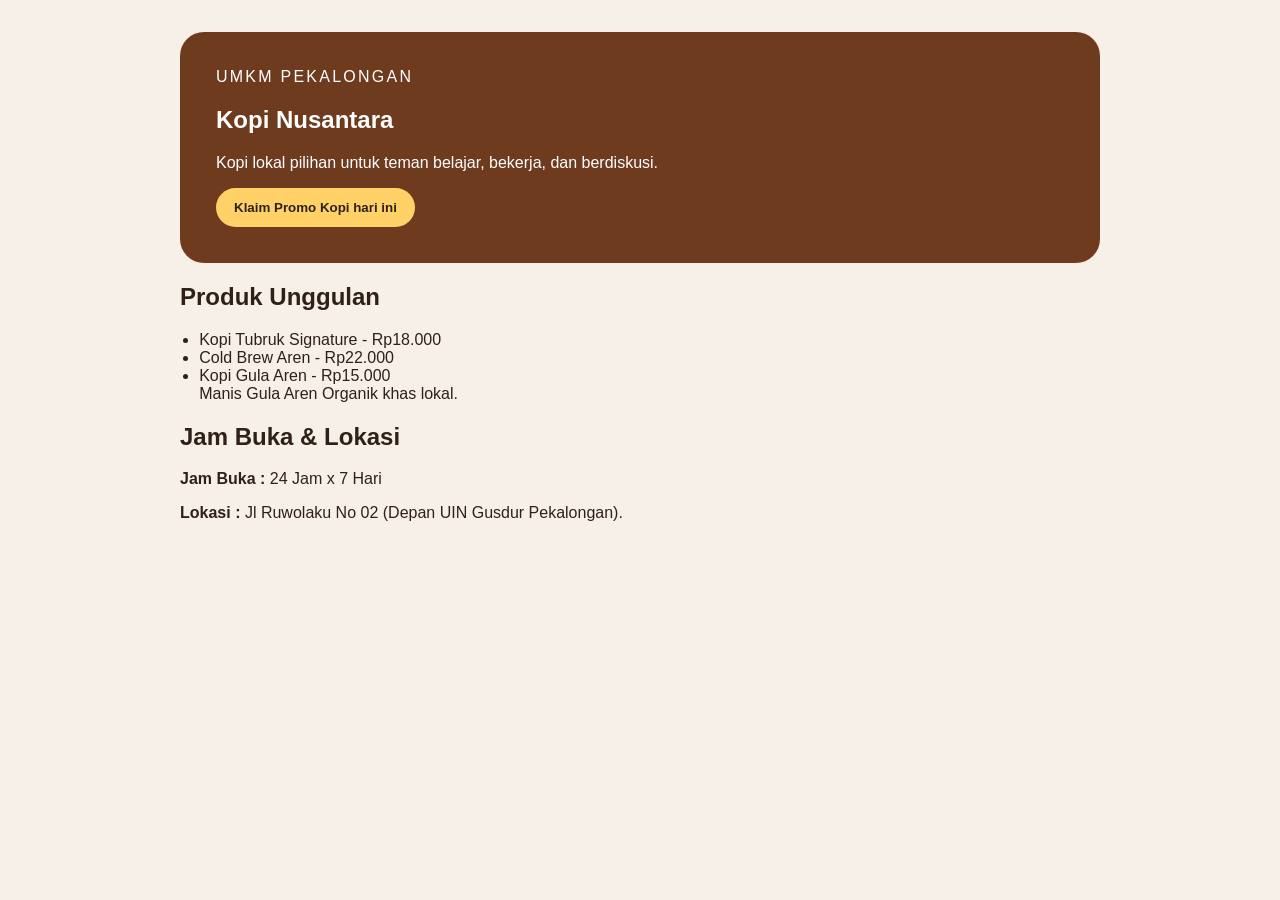
==== index.html @ 4b39f4a6 "Tambah lokasi, produk dan ubah tombol promo" ====
<!doctype html>
<html lang="id">
  <head>
    <meta charset="utf-8" />
    <meta name="viewport" content="width=device-width, initial-scale=1" />
    <title>Kopi Nusantara - Website UMKM Tumbuh</title>
    <link rel="stylesheet" href="css/style.css" />
  </head>
  <body>
    <main class="page">
      <section class="hero">
        <p class="eyebrow">UMKM Pekalongan</p>
        <h1>Kopi Nusantara</h1>
        <p>Kopi lokal pilihan untuk teman belajar, bekerja, dan berdiskusi.</p>
        <button id="promoButton" type="button">Klaim Promo Kopi hari ini</button>
      </section>

      <section aria-labelledby="produk-title">
        <h2 id="produk-title">Produk Unggulan</h2>
        <ul class="products">
          <li>Kopi Tubruk Signature - Rp18.000</li>
          <li>Cold Brew Aren - Rp22.000</li>
          <li>Kopi Gula Aren - Rp15.000 <br> Manis Gula Aren Organik khas lokal.</li>
        </ul>
      </section>
      <section aria-labelledby="produk-title">
        <h2 id="lokasi-title">Jam Buka & Lokasi</h2>
        <div class="lokasi">
          <p><strong>Jam Buka :</strong> 24 Jam x 7 Hari</p>
          <p><strong>Lokasi :</strong> Jl Ruwolaku No 02 (Depan UIN Gusdur Pekalongan).</p>
        </div>
      </section>
    </main>
    <script src="js/script.js"></script>
  </body>
</html>
---- css/style.css ----
body {
  margin: 0;
  color: #2f2118;
  background: #f6f0e8;
  font-family: Arial, sans-serif;
}

.page {
  max-width: 920px;
  margin: 0 auto;
  padding: 32px 20px;
}

.hero {
  padding: 36px;
  color: white;
  background: #6f3b1f;
  border-radius: 24px;
}

.eyebrow {
  margin: 0 0 8px;
  letter-spacing: 0.14em;
  text-transform: uppercase;
}

.products {
  padding-left: 1.2rem;
}

button {
  padding: 12px 18px;
  color: #2f2118;
  font-weight: 700;
  cursor: pointer;
  background: #ffd166;
  border: 0;
  border-radius: 999px;
}
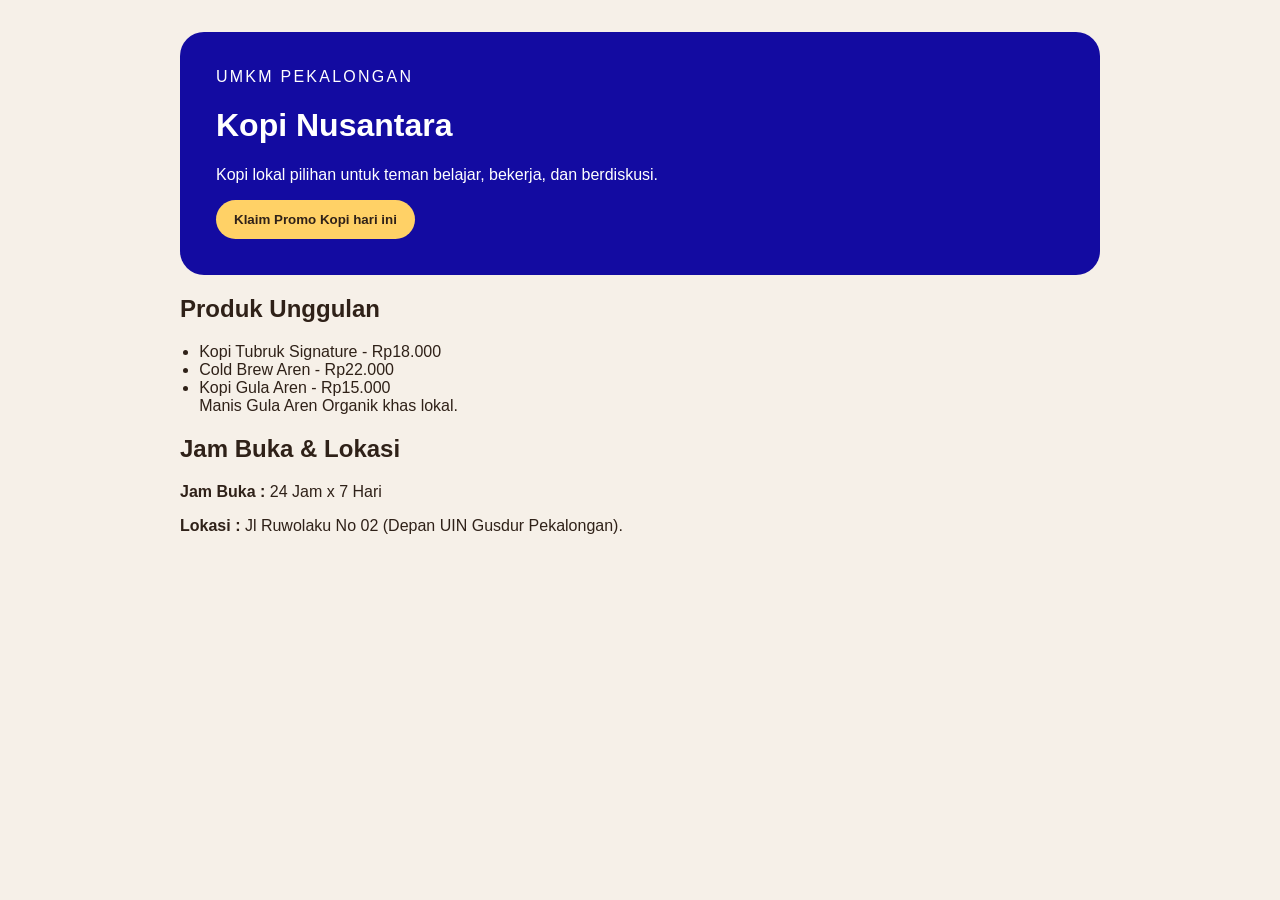
==== commit 2bad76fd: "Tambah lokasi, produk dan ubah tombol promo" ====
--- a/index.html
+++ b/index.html
@@ -8,12 +8,12 @@
   </head>
   <body>
     <main class="page">
-      <section class="hero">
+      <header class="hero">
         <p class="eyebrow">UMKM Pekalongan</p>
         <h1>Kopi Nusantara</h1>
         <p>Kopi lokal pilihan untuk teman belajar, bekerja, dan berdiskusi.</p>
         <button id="promoButton" type="button">Klaim Promo Kopi hari ini</button>
-      </section>
+      </header>
 
       <section aria-labelledby="produk-title">
         <h2 id="produk-title">Produk Unggulan</h2>
@@ -25,10 +25,10 @@
       </section>
       <section aria-labelledby="produk-title">
         <h2 id="lokasi-title">Jam Buka & Lokasi</h2>
-        <div class="lokasi">
+        <article class="lokasi">
           <p><strong>Jam Buka :</strong> 24 Jam x 7 Hari</p>
           <p><strong>Lokasi :</strong> Jl Ruwolaku No 02 (Depan UIN Gusdur Pekalongan).</p>
-        </div>
+        </article>
       </section>
     </main>
     <script src="js/script.js"></script>
--- a/css/style.css
+++ b/css/style.css
@@ -14,7 +14,7 @@
 .hero {
   padding: 36px;
   color: white;
-  background: #6f3b1f;
+  background: #130ba1;
   border-radius: 24px;
 }
 
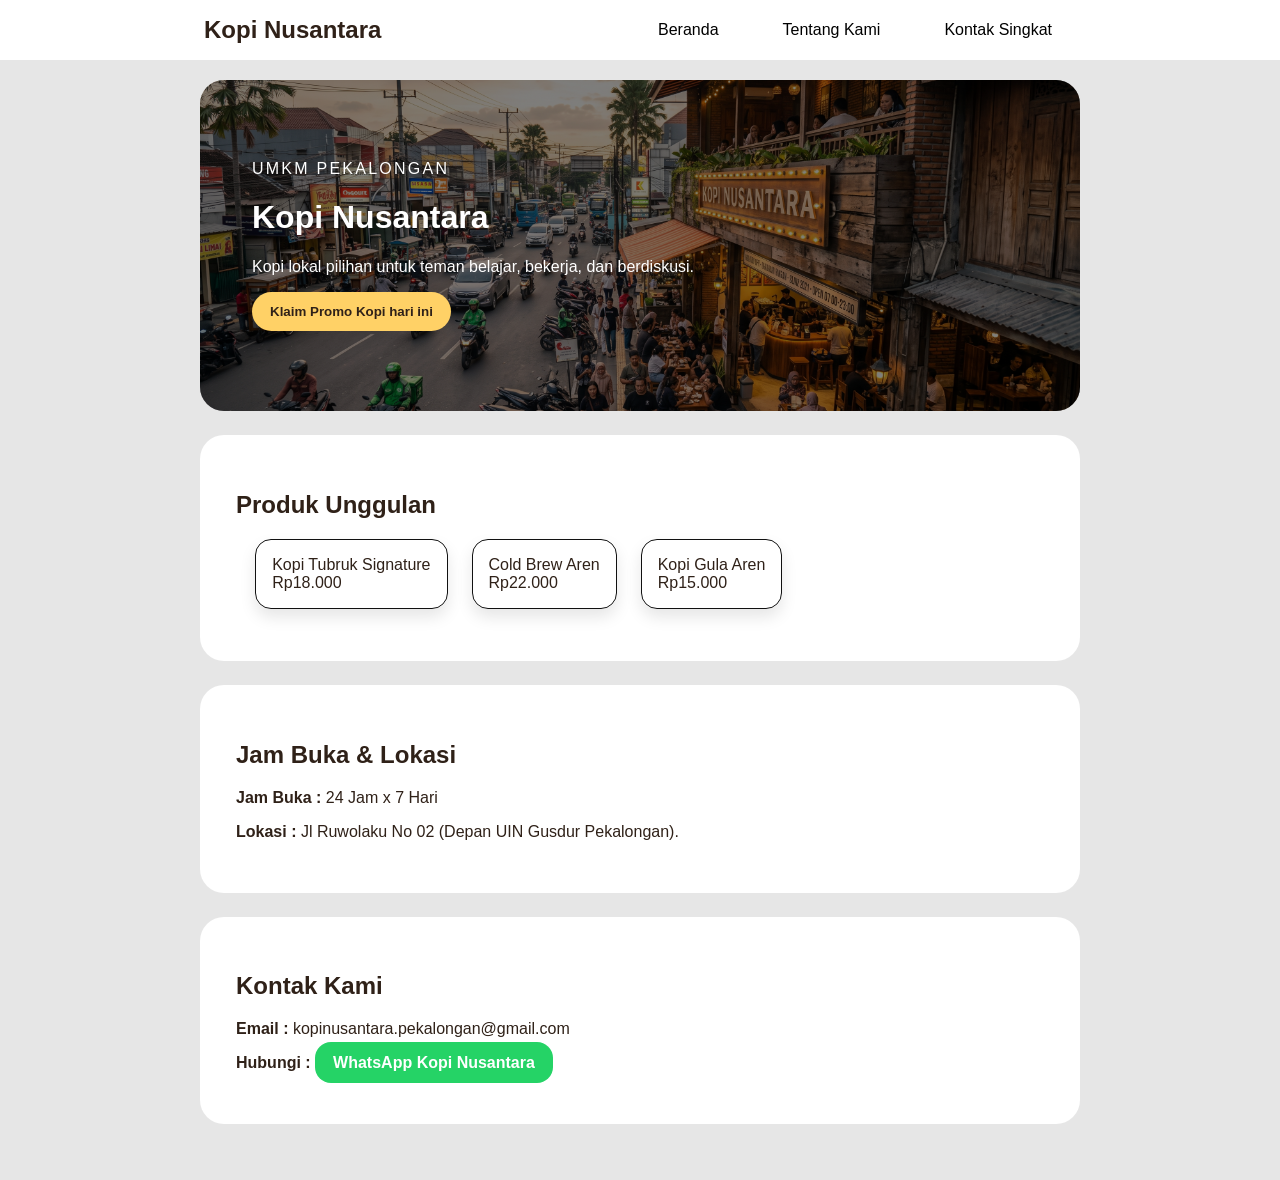
==== commit 4e6586b5: "Tugas P02" ====
--- a/index.html
+++ b/index.html
@@ -1,36 +1,65 @@
 <!doctype html>
 <html lang="id">
-  <head>
-    <meta charset="utf-8" />
-    <meta name="viewport" content="width=device-width, initial-scale=1" />
-    <title>Kopi Nusantara - Website UMKM Tumbuh</title>
-    <link rel="stylesheet" href="css/style.css" />
-  </head>
-  <body>
-    <main class="page">
-      <header class="hero">
+
+<head>
+  <meta charset="utf-8" />
+  <meta name="viewport" content="width=device-width, initial-scale=1" />
+  <title>Kopi Nusantara - Website UMKM Tumbuh</title>
+  <link rel="stylesheet" href="css/style.css" />
+</head>
+
+<body>
+  <header class="navbar">
+    <nav aria-label="Navigasi Utama">
+      <h1>Kopi Nusantara</h1>
+      <button class="hamburger" id="hamburger" aria-label="Menu" aria-expanded="false">
+        <span></span>
+        <span></span>
+        <span></span>
+      </button>
+      <ul class="menu" id="nav-menu">
+        <li><a href="index.html">Beranda</a></li>
+        <li><a href="tentang.html">Tentang Kami</a></li>
+        <li><a href="#kontak">Kontak Singkat</a></li>
+      </ul>
+    </nav>
+  </header>
+  <main class="page">
+    <header class="hero">
+      <img src="assets/gambar/gambar_cafe.jpg" alt="Gambar Cafe Kopi Nusantara">
+      <div class="konten">
         <p class="eyebrow">UMKM Pekalongan</p>
         <h1>Kopi Nusantara</h1>
         <p>Kopi lokal pilihan untuk teman belajar, bekerja, dan berdiskusi.</p>
         <button id="promoButton" type="button">Klaim Promo Kopi hari ini</button>
-      </header>
+      </div>
+    </header>
 
-      <section aria-labelledby="produk-title">
-        <h2 id="produk-title">Produk Unggulan</h2>
-        <ul class="products">
-          <li>Kopi Tubruk Signature - Rp18.000</li>
-          <li>Cold Brew Aren - Rp22.000</li>
-          <li>Kopi Gula Aren - Rp15.000 <br> Manis Gula Aren Organik khas lokal.</li>
-        </ul>
-      </section>
-      <section aria-labelledby="produk-title">
-        <h2 id="lokasi-title">Jam Buka & Lokasi</h2>
-        <article class="lokasi">
-          <p><strong>Jam Buka :</strong> 24 Jam x 7 Hari</p>
-          <p><strong>Lokasi :</strong> Jl Ruwolaku No 02 (Depan UIN Gusdur Pekalongan).</p>
-        </article>
-      </section>
-    </main>
-    <script src="js/script.js"></script>
-  </body>
+    <section aria-labelledby="produk-title" class="card">
+      <h2 id="produk-title">Produk Unggulan</h2>
+      <ul class="products">
+        <li>Kopi Tubruk Signature <br> Rp18.000</li>
+        <li>Cold Brew Aren <br> Rp22.000</li>
+        <li>Kopi Gula Aren <br> Rp15.000</li>
+      </ul>
+    </section>
+    <section aria-labelledby="lokasi-title" class="card">
+      <h2 id="lokasi-title">Jam Buka & Lokasi</h2>
+      <article class="lokasi">
+        <p><strong>Jam Buka :</strong> 24 Jam x 7 Hari</p>
+        <p><strong>Lokasi :</strong> Jl Ruwolaku No 02 (Depan UIN Gusdur Pekalongan).</p>
+      </article>
+    </section>
+    
+    <section aria-labelledby="kontak-title" class="card" id="kontak">
+      <h2 id="lokasi-title">Kontak Kami</h2>
+      <article class="kontak">
+        <p><strong>Email :</strong> kopinusantara.pekalongan@gmail.com</p>
+        <p><strong>Hubungi :</strong>  <a href="https://wa.me/6281229014883">WhatsApp Kopi Nusantara</a></p>
+      </article>
+    </section>
+  </main>
+  <script src="js/script.js"></script>
+</body>
+
 </html>
--- a/css/style.css
+++ b/css/style.css
@@ -1,34 +1,153 @@
+*, *::before, *::after {
+  box-sizing: border-box;
+}
+
 body {
   margin: 0;
   color: #2f2118;
-  background: #f6f0e8;
+  background: #e6e6e6;
   font-family: Arial, sans-serif;
+  overflow-x: hidden;
+}
+
+.navbar {
+  display: flex;
+  width: 100%;
+  height: 60px;
+  background-color: #ffffff;
+  align-items: center;
+  justify-content: center;
+  position: fixed;
+  z-index: 10;
+}
+
+nav {
+  width: 100%;
+  max-width: 920px;
+  height: 100%;
+  display: flex;
+  align-items: center;
+  justify-content: space-between;
+  position: sticky;
+}
+
+nav h1 {
+  margin-left: 24px;
+  font-size: x-large;
+}
+
+.menu {
+  display: flex;
+  width: auto;
+  margin-right: 24px;
+  list-style: none;
+  gap: 16px;
+}
+
+.hamburger {
+  display: none;
+  flex-direction: column;
+  justify-content: space-around;
+  width: 30px;
+  height: 24px;
+  background: transparent;
+  border: none;
+  cursor: pointer;
+  padding: 0;
+  margin-right: 24px;
+}
+
+.hamburger span {
+  width: 100%;
+  height: 3px;
+  background-color: #2f2118;
+  border-radius: 10px;
+  transition: all 0.3s linear;
+}
+
+.menu li a {
+  padding: 16px 24px;
+  text-decoration: none;
+  color: black;
+  font-weight: 500;
 }
 
 .page {
   max-width: 920px;
   margin: 0 auto;
-  padding: 32px 20px;
+  padding: 80px 20px 32px;
 }
 
 .hero {
-  padding: 36px;
+  position: relative;
+  padding: 80px 36px;
   color: white;
-  background: #130ba1;
   border-radius: 24px;
-}
-
-.eyebrow {
+  overflow: hidden;
+  display: flex;
+  align-items: center;
+  min-height: 150px;
+}
+
+.hero img {
+  position: absolute;
+  top: 0;
+  left: 0;
+  width: 100%;
+  height: 100%;
+  object-fit: cover;
+  z-index: -2;
+}
+
+.hero::after {
+  content: "";
+  position: absolute;
+  top: 0;
+  left: 0;
+  width: 100%;
+  height: 100%;
+  background: rgba(0, 0, 0, 0.5);
+  z-index: -1;
+}
+
+.hero .konten {
+  position: relative;
+  margin-left: 16px;
+}
+
+.hero .konten .eyebrow {
   margin: 0 0 8px;
   letter-spacing: 0.14em;
   text-transform: uppercase;
 }
 
+.card {
+  background-color: #ffffff;
+  border-radius: 24px;
+  padding: 36px;
+  margin: 24px 0;
+}
+
 .products {
+  display: flex;
+  flex-wrap: wrap;
   padding-left: 1.2rem;
-}
-
-button {
+  gap: 24px;
+}
+
+.products li {
+  list-style: none;
+  padding: 16px;
+  border: 1.5px solid #111111;
+  border-radius: 16px;
+  box-shadow: 0 8px 16px rgba(0, 0, 0, 0.1);
+}
+
+.products li:hover {
+  background-color: #d6d6d6;
+}
+
+.hero .konten button {
   padding: 12px 18px;
   color: #2f2118;
   font-weight: 700;
@@ -36,4 +155,101 @@
   background: #ffd166;
   border: 0;
   border-radius: 999px;
+}
+
+.kontak a {
+  text-decoration: none;
+  padding: 12px 18px;
+  border: 0;
+  border-radius: 16px;
+  color: #ffffff;
+  background-color: #25D366;
+  font-weight: bold;
+  cursor: pointer;
+} 
+
+.about-article {
+  background-color: #ffffff;
+  border-radius: 24px;
+  padding: 48px;
+  margin: 24px 0;
+  box-shadow: 0 4px 20px rgba(0, 0, 0, 0.05);
+}
+
+.about-article h1 {
+  font-size: 2.5rem;
+  color: #2f2118;
+  margin-bottom: 24px;
+  border-bottom: 4px solid #ffd166;
+  display: inline-block;
+  padding-bottom: 8px;
+}
+
+.about-article .content p {
+  line-height: 1.8;
+  font-size: 1.1rem;
+  margin-bottom: 20px;
+  color: #4a3c31;
+  text-align: justify;
+}
+
+@media (max-width: 768px) {
+  .page {
+    padding: 80px 16px 24px;
+  }
+
+  nav {
+    width: 100%;
+  }
+
+  .about-article {
+    padding: 24px;
+    margin: 16px 0;
+    border-radius: 16px;
+  }
+
+  .about-article h1 {
+    font-size: 1.5rem;
+    margin-bottom: 16px;
+    border-bottom: 3px solid #ffd166;
+  }
+
+  .about-article .content p {
+    font-size: 1rem;
+    line-height: 1.6;
+    margin-bottom: 16px;
+    text-align: left;
+  }
+
+  .hamburger {
+    display: flex;
+  }
+
+  .menu {
+    display: none;
+    flex-direction: column;
+    position: absolute;
+    top: 60px;
+    left: 0;
+    width: 100%;
+    background-color: #ffffff;
+    margin-right: 0;
+    padding: 20px 0;
+    box-shadow: 0 4px 6px rgba(0, 0, 0, 0.1);
+    z-index: 10;
+  }
+
+  .menu.active {
+    display: flex;
+  }
+
+  .menu li {
+    width: 100%;
+    text-align: center;
+  }
+
+  .menu li a {
+    display: block;
+    padding: 15px 0;
+  }
 }
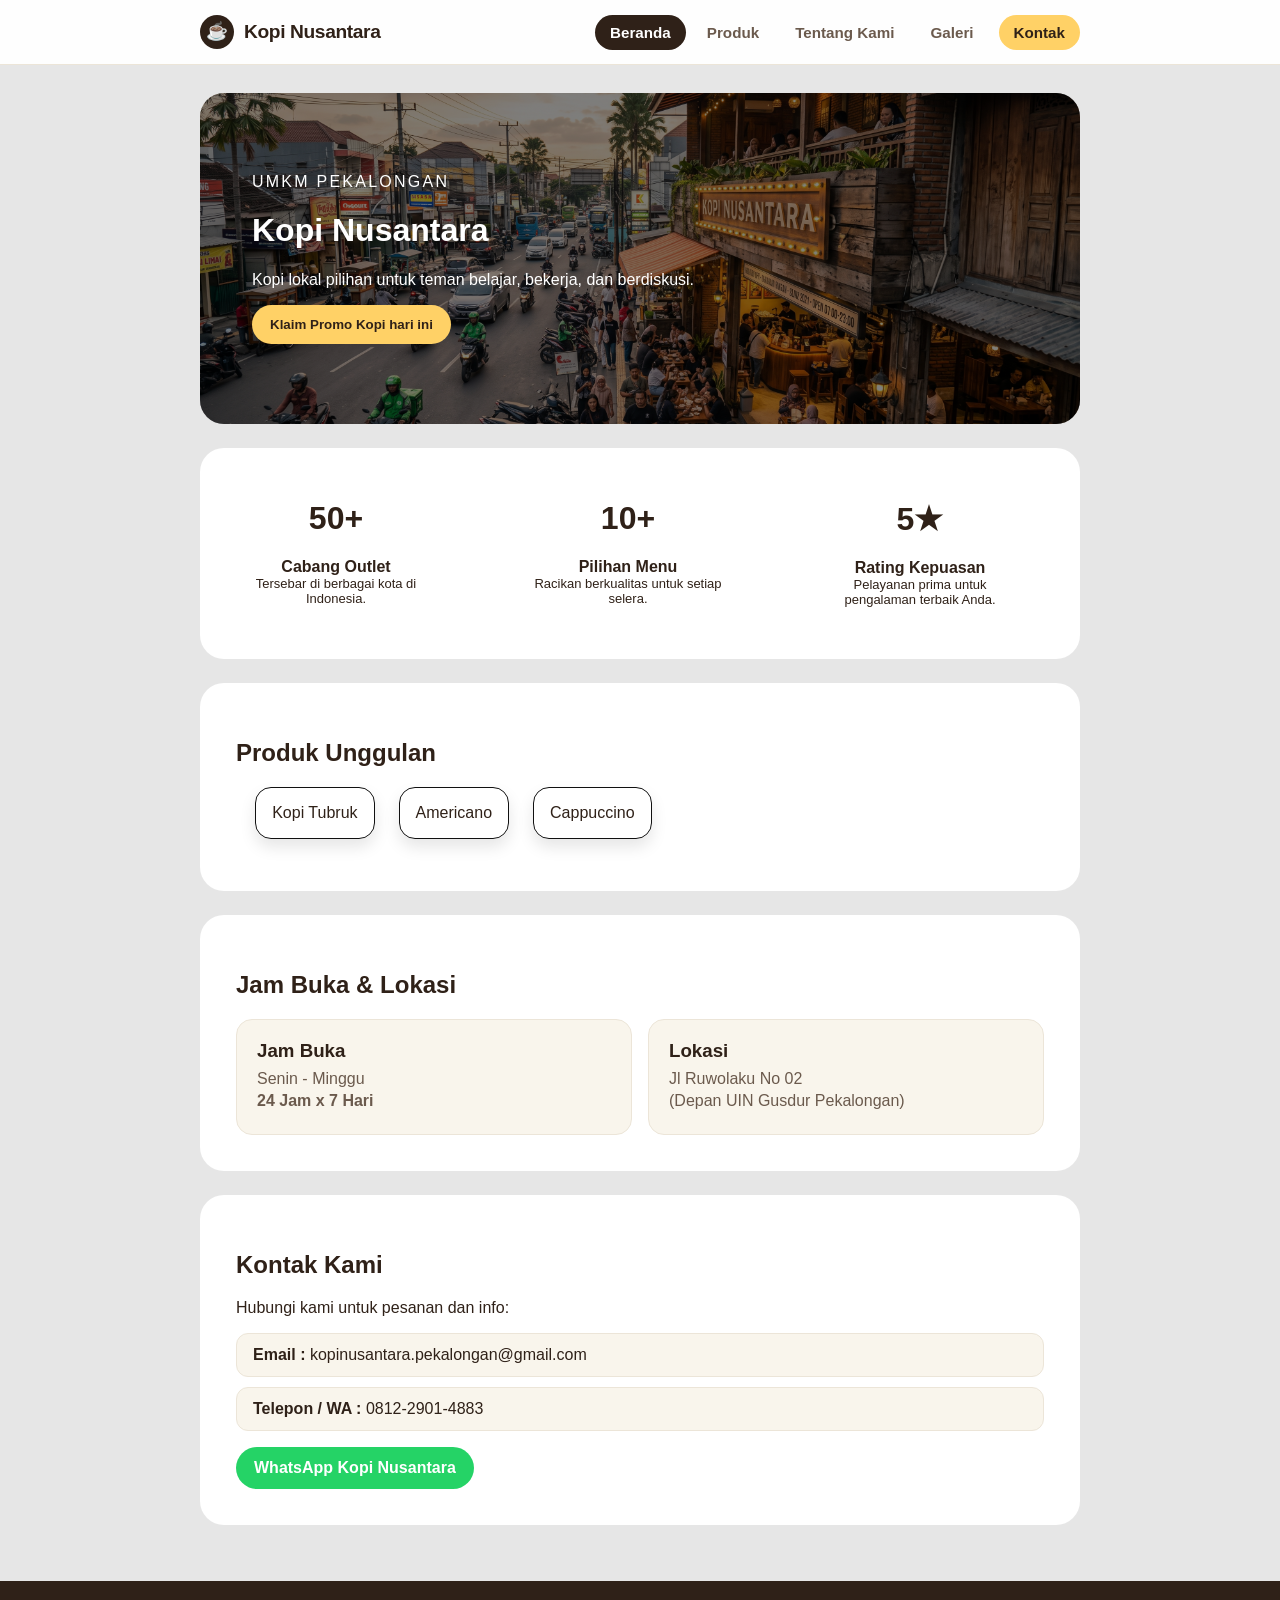
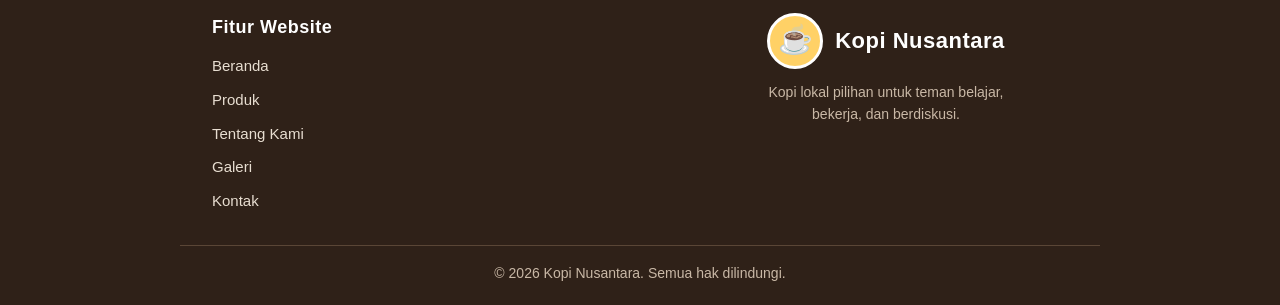
==== commit 490d0744: "Memenuhi tugas P03" ====
--- a/index.html
+++ b/index.html
@@ -11,22 +11,24 @@
 <body>
   <header class="navbar">
     <nav aria-label="Navigasi Utama">
-      <h1>Kopi Nusantara</h1>
-      <button class="hamburger" id="hamburger" aria-label="Menu" aria-expanded="false">
+      <a href="index.html" class="brand"><span class="brand-icon">☕</span> Kopi Nusantara</a>
+      <button class="hamburger" id="hamburger" aria-label="Menu" aria-expanded="false" aria-controls="nav-menu">
         <span></span>
         <span></span>
         <span></span>
       </button>
       <ul class="menu" id="nav-menu">
-        <li><a href="index.html">Beranda</a></li>
+        <li><a href="index.html" class="active" aria-current="page">Beranda</a></li>
+        <li><a href="produk.html">Produk</a></li>
         <li><a href="tentang.html">Tentang Kami</a></li>
-        <li><a href="#kontak">Kontak Singkat</a></li>
+        <li><a href="galeri.html">Galeri</a></li>
+        <li><a href="index.html#kontak" class="btn-kontak">Kontak</a></li>
       </ul>
     </nav>
   </header>
   <main class="page">
     <header class="hero">
-      <img src="assets/gambar/gambar_cafe.jpg" alt="Gambar Cafe Kopi Nusantara">
+      <img src="assets/gambar/gambar_cafe.jpg" srcset="assets/gambar/gambar_cafe_sm.jpg 800w, assets/gambar/gambar_cafe.jpg 2752w" alt="Gambar Cafe Kopi Nusantara">
       <div class="konten">
         <p class="eyebrow">UMKM Pekalongan</p>
         <h1>Kopi Nusantara</h1>
@@ -35,30 +37,89 @@
       </div>
     </header>
 
+    <section aria-labelledby="Stat-title" class="card">
+      <article class="stat">
+        <ul>
+          <li>
+            <strong>50+</strong>
+            <h4>Cabang Outlet</h4>
+            <span>Tersebar di berbagai kota di Indonesia.</span>
+          </li>
+        </ul>
+        <ul>
+          <li>
+            <strong>10+</strong>
+            <h4>Pilihan Menu</h4>
+            <span>Racikan berkualitas untuk setiap selera.</span>
+          </li>
+        </ul>
+        <ul>
+          <li>
+            <strong>5★</strong>
+            <h4>Rating Kepuasan</h4>
+            <span>Pelayanan prima untuk pengalaman terbaik Anda.</span>
+          </li>
+        </ul>
+      </article>
+    </section>
+
     <section aria-labelledby="produk-title" class="card">
       <h2 id="produk-title">Produk Unggulan</h2>
       <ul class="products">
-        <li>Kopi Tubruk Signature <br> Rp18.000</li>
-        <li>Cold Brew Aren <br> Rp22.000</li>
-        <li>Kopi Gula Aren <br> Rp15.000</li>
+        <li>Kopi Tubruk</li>
+        <li>Americano</li>
+        <li>Cappuccino</li>
       </ul>
     </section>
+
     <section aria-labelledby="lokasi-title" class="card">
       <h2 id="lokasi-title">Jam Buka & Lokasi</h2>
-      <article class="lokasi">
-        <p><strong>Jam Buka :</strong> 24 Jam x 7 Hari</p>
-        <p><strong>Lokasi :</strong> Jl Ruwolaku No 02 (Depan UIN Gusdur Pekalongan).</p>
-      </article>
+      <div class="info-dua-kolom">
+        <div class="info-box">
+          <h3>Jam Buka</h3>
+          <p>Senin - Minggu</p>
+          <p><strong>24 Jam x 7 Hari</strong></p>
+        </div>
+        <div class="info-box">
+          <h3>Lokasi</h3>
+          <p>Jl Ruwolaku No 02</p>
+          <p>(Depan UIN Gusdur Pekalongan)</p>
+        </div>
+      </div>
     </section>
-    
+
     <section aria-labelledby="kontak-title" class="card" id="kontak">
-      <h2 id="lokasi-title">Kontak Kami</h2>
-      <article class="kontak">
-        <p><strong>Email :</strong> kopinusantara.pekalongan@gmail.com</p>
-        <p><strong>Hubungi :</strong>  <a href="https://wa.me/6281229014883">WhatsApp Kopi Nusantara</a></p>
-      </article>
+      <h2 id="kontak-title">Kontak Kami</h2>
+      <p>Hubungi kami untuk pesanan dan info:</p>
+      <ul class="kontak-list">
+        <li><strong>Email :</strong> kopinusantara.pekalongan@gmail.com</li>
+        <li><strong>Telepon / WA :</strong> 0812-2901-4883</li>
+      </ul>
+      <a class="tombol-wa" href="https://wa.me/6281229014883">WhatsApp Kopi Nusantara</a>
     </section>
   </main>
+  <footer class="footer">
+    <div class="footer-container">
+      <div class="footer-menu">
+        <h4>Fitur Website</h4>
+        <ul>
+          <li><a href="index.html" class="active" aria-current="page">Beranda</a></li>
+          <li><a href="produk.html">Produk</a></li>
+          <li><a href="tentang.html">Tentang Kami</a></li>
+          <li><a href="galeri.html">Galeri</a></li>
+          <li><a href="index.html#kontak" class="btn-kontak">Kontak</a></li>
+        </ul>
+      </div>
+      <div class="footer-logo">
+        <a href="index.html" class="logo-box">
+          <span class="logo-icon">☕</span>
+          <span class="logo-text">Kopi Nusantara</span>
+        </a>
+        <p class="logo-deskripsi">Kopi lokal pilihan untuk teman belajar, bekerja, dan berdiskusi.</p>
+      </div>
+    </div>
+    <p class="footer-copy">© 2026 Kopi Nusantara. Semua hak dilindungi.</p>
+  </footer>
   <script src="js/script.js"></script>
 </body>
 
--- a/css/style.css
+++ b/css/style.css
@@ -10,74 +10,250 @@
   overflow-x: hidden;
 }
 
+/*Css Navigasi Bar */
 .navbar {
-  display: flex;
-  width: 100%;
-  height: 60px;
-  background-color: #ffffff;
+  width: 100%;
+  background: rgba(255, 255, 255, 0.96);
+  backdrop-filter: blur(8px);
+  border-bottom: 1px solid #ece5d8;
+  position: sticky;
+  top: 0;
+  z-index: 10;
+}
+
+nav {
+  width: 100%;
+  max-width: 920px;
+  min-height: 64px;
+  margin: 0 auto;
+  padding: 10px 20px;
+  display: flex;
+  align-items: center;
+  justify-content: space-between;
+  gap: 16px;
+  position: relative;
+}
+
+.brand {
+  display: inline-flex;
+  align-items: center;
+  gap: 10px;
+  text-decoration: none;
+  color: #2f2118;
+  font-size: 1.2rem;
+  font-weight: 800;
+  letter-spacing: -0.02em;
+  white-space: nowrap;
+}
+
+.brand-icon {
+  display: inline-flex;
   align-items: center;
   justify-content: center;
-  position: fixed;
-  z-index: 10;
-}
-
-nav {
-  width: 100%;
-  max-width: 920px;
-  height: 100%;
-  display: flex;
-  align-items: center;
-  justify-content: space-between;
-  position: sticky;
-}
-
-nav h1 {
-  margin-left: 24px;
-  font-size: x-large;
+  width: 34px;
+  height: 34px;
+  border-radius: 50%;
+  background: #2f2118;
+  font-size: 1.1rem;
+  line-height: 1;
 }
 
 .menu {
   display: flex;
-  width: auto;
-  margin-right: 24px;
+  align-items: center;
+  margin: 0;
+  padding: 0;
   list-style: none;
-  gap: 16px;
+  gap: 6px;
 }
 
 .hamburger {
   display: none;
   flex-direction: column;
-  justify-content: space-around;
-  width: 30px;
-  height: 24px;
+  justify-content: center;
+  gap: 5px;
+  width: 40px;
+  height: 40px;
   background: transparent;
-  border: none;
+  border: 1px solid #ece5d8;
+  border-radius: 10px;
   cursor: pointer;
-  padding: 0;
-  margin-right: 24px;
+  padding: 9px;
 }
 
 .hamburger span {
-  width: 100%;
-  height: 3px;
+  display: block;
+  width: 100%;
+  height: 2px;
   background-color: #2f2118;
   border-radius: 10px;
-  transition: all 0.3s linear;
+  transition: transform 0.25s ease, opacity 0.25s ease;
+}
+
+.hamburger[aria-expanded="true"] span:nth-child(1) {
+  transform: translateY(7px) rotate(45deg);
+}
+
+.hamburger[aria-expanded="true"] span:nth-child(2) {
+  opacity: 0;
+}
+
+.hamburger[aria-expanded="true"] span:nth-child(3) {
+  transform: translateY(-7px) rotate(-45deg);
 }
 
 .menu li a {
-  padding: 16px 24px;
+  display: inline-block;
+  padding: 9px 15px;
+  border-radius: 999px;
   text-decoration: none;
-  color: black;
-  font-weight: 500;
-}
-
+  color: #6b5a4d;
+  font-size: 0.95rem;
+  font-weight: 600;
+  transition: background 0.2s ease, color 0.2s ease;
+}
+
+.menu li a:hover {
+  background: #f5efe3;
+  color: #2f2118;
+}
+
+.menu li a.active {
+  background: #2f2118;
+  color: #fff;
+}
+
+.menu li a.btn-kontak {
+  background: #ffd166;
+  color: #2f2118;
+  font-weight: 700;
+  margin-left: 4px;
+}
+
+.menu li a.btn-kontak:hover {
+  background: #f0b429;
+  color: #2f2118;
+}
+
+/*Css Footer*/
+.footer {
+  background-color: #2f2118;
+  color: #e8ded1;
+  padding: 32px 20px 20px;
+  font-family: Arial, Helvetica, sans-serif;
+  line-height: 1.6;
+}
+
+.footer-container {
+  width: 100%;
+  max-width: 920px;
+  margin: 0 auto;
+  display: flex;
+  justify-content: space-between;
+  align-items: flex-start;
+  gap: 32px;
+}
+
+.footer-menu {
+  flex: 1;
+  padding-left: 32px;
+}
+
+.footer-menu h4 {
+  margin: 0 0 12px;
+  font-size: 18px;
+  font-weight: bold;
+  color: #ffffff;
+  letter-spacing: 0.5px;
+}
+
+.footer-menu ul {
+  list-style: none;
+  margin: 0;
+  padding: 0;
+}
+
+.footer-menu li {
+  margin: 8px 0;
+}
+
+.footer-menu a {
+  text-decoration: none;
+  color: #e8ded1;
+  font-size: 15px;
+}
+
+.footer-menu a:hover {
+  color: #ffd166;
+  text-decoration: underline;
+}
+
+.footer-logo {
+  flex: 1;
+  text-align: center;
+}
+
+.logo-box {
+  display: inline-flex;
+  align-items: center;
+  gap: 12px;
+  text-decoration: none;
+}
+
+.logo-icon {
+  width: 56px;
+  height: 56px;
+  display: inline-flex;
+  align-items: center;
+  justify-content: center;
+  font-size: 28px;
+  background-color: #ffd166;
+  border: 3px solid #ffffff;
+  border-radius: 50%;
+}
+
+.logo-text {
+  font-size: 22px;
+  font-weight: bold;
+  color: #ffffff;
+  letter-spacing: 0.5px;
+}
+
+.logo-deskripsi {
+  margin: 12px 0 0;
+  font-size: 14px;
+  color: #c9b8a6;
+  max-width: 280px;
+  margin-left: auto;
+  margin-right: auto;
+}
+
+.footer-copy {
+  text-align: center;
+  margin: 24px auto 0;
+  padding-top: 16px;
+  max-width: 920px;
+  font-size: 14px;
+  color: #c9b8a6;
+  border-top: 1px solid #5a4636;
+}
+
+/*Global Css */
 .page {
   max-width: 920px;
   margin: 0 auto;
-  padding: 80px 20px 32px;
-}
-
+  padding: 28px 20px 32px;
+}
+
+
+.card {
+  background-color: #ffffff;
+  border-radius: 24px;
+  padding: 36px;
+  margin: 24px 0;
+}
+
+/*Css Halaman Beraanda */
 .hero {
   position: relative;
   padding: 80px 36px;
@@ -121,11 +297,45 @@
   text-transform: uppercase;
 }
 
-.card {
-  background-color: #ffffff;
-  border-radius: 24px;
-  padding: 36px;
-  margin: 24px 0;
+.hero .konten button {
+  padding: 12px 18px;
+  color: #2f2118;
+  font-weight: 700;
+  cursor: pointer;
+  background: #ffd166;
+  border: 0;
+  border-radius: 999px;
+}
+
+.stat {
+  display: flex;
+  flex-wrap: wrap;
+  justify-content: space-between;
+  padding-right: 24px;
+}
+
+.stat ul {
+  padding-left: 0;
+}
+
+.stat ul li {
+  display: flex;
+  flex-direction: column;
+  align-items: center;
+}
+
+.stat ul li strong {
+  font-size: xx-large;
+}
+
+.stat ul li h4 {
+  margin-bottom: 0;
+}
+
+.stat ul li span {
+  max-width: 200px;
+  font-size: small;
+  text-align: center;
 }
 
 .products {
@@ -147,27 +357,79 @@
   background-color: #d6d6d6;
 }
 
-.hero .konten button {
-  padding: 12px 18px;
-  color: #2f2118;
-  font-weight: 700;
-  cursor: pointer;
-  background: #ffd166;
-  border: 0;
-  border-radius: 999px;
-}
-
-.kontak a {
+.info-dua-kolom {
+  display: flex;
+  gap: 16px;
+  flex-wrap: wrap;
+  margin-top: 16px;
+}
+
+.info-box {
+  flex: 1;
+  min-width: 220px;
+  background: #f9f5ec;
+  border: 1px solid #ece5d8;
+  border-radius: 16px;
+  padding: 20px;
+}
+
+.info-box h3 {
+  margin: 0 0 8px;
+}
+
+.info-box p {
+  margin: 4px 0;
+  color: #6b5a4d;
+}
+
+.kontak-list {
+  list-style: none;
+  padding: 0;
+  margin: 16px 0;
+}
+
+.kontak-list li {
+  background: #f9f5ec;
+  border: 1px solid #ece5d8;
+  border-radius: 12px;
+  padding: 12px 16px;
+  margin-bottom: 10px;
+}
+
+.tombol-wa {
+  display: inline-block;
   text-decoration: none;
   padding: 12px 18px;
-  border: 0;
-  border-radius: 16px;
+  border-radius: 999px;
   color: #ffffff;
   background-color: #25D366;
   font-weight: bold;
-  cursor: pointer;
-} 
-
+}
+
+.tombol-wa:hover {
+  background-color: #1da851;
+}
+
+/*Css Halaman Produk */
+table {
+  width: 90%;
+}
+
+thead tr th {
+  background-color: #ffa704;
+  color: #f5f5f5;
+}
+
+tbody tr td {
+  border-bottom: 1px solid #ffd166;
+  padding-left: 5px;
+}
+
+.sec-color {
+  background-color: #e1e1e1;
+}
+
+/*css Tentang */
 .about-article {
   background-color: #ffffff;
   border-radius: 24px;
@@ -193,9 +455,51 @@
   text-align: justify;
 }
 
+/*Css Halaman Galeri */
+.galeri {
+  display: grid;
+  grid-template-columns: repeat(auto-fit, minmax(220px, 1fr));
+  gap: 24px;
+  margin-top: 24px;
+}
+
+.galeri figure {
+  margin: 0;
+  background: #fff;
+  border-radius: 16px;
+  overflow: hidden;
+  box-shadow: 0 4px 16px rgba(0, 0, 0, 0.08);
+  transition: transform 0.3s ease, box-shadow 0.3s ease;
+}
+
+.galeri figure:hover {
+  transform: translateY(-6px);
+  box-shadow: 0 8px 24px rgba(0, 0, 0, 0.14);
+}
+
+.galeri figure img {
+  width: 100%;
+  height: 220px;
+  object-fit: cover;
+  display: block;
+}
+
+.galeri figure figcaption {
+  padding: 14px 16px;
+  text-align: center;
+  font-weight: 600;
+  font-size: 1rem;
+  color: #2f2118;
+  border-top: 3px solid #ffd166;
+}
+
+.audio audio {
+  width: 100%;
+}
+
 @media (max-width: 768px) {
   .page {
-    padding: 80px 16px 24px;
+    padding: 20px 16px 24px;
   }
 
   nav {
@@ -203,9 +507,23 @@
   }
 
   .about-article {
-    padding: 24px;
+    padding: 16px;
     margin: 16px 0;
     border-radius: 16px;
+    gap: 16px;
+  }
+
+  .galeri {
+    gap: 16px;
+  }
+
+  .galeri figure img {
+    height: 180px;
+  }
+
+  .galeri figure figcaption {
+    padding: 12px;
+    font-size: 0.9rem;
   }
 
   .about-article h1 {
@@ -228,15 +546,20 @@
   .menu {
     display: none;
     flex-direction: column;
+    align-items: stretch;
     position: absolute;
-    top: 60px;
-    left: 0;
-    width: 100%;
+    top: 100%;
+    left: 12px;
+    right: 12px;
+    width: auto;
     background-color: #ffffff;
-    margin-right: 0;
-    padding: 20px 0;
-    box-shadow: 0 4px 6px rgba(0, 0, 0, 0.1);
+    margin: 0;
+    padding: 10px;
+    border: 1px solid #ece5d8;
+    border-radius: 16px;
+    box-shadow: 0 12px 28px rgba(47, 33, 24, 0.14);
     z-index: 10;
+    gap: 4px;
   }
 
   .menu.active {
@@ -245,11 +568,46 @@
 
   .menu li {
     width: 100%;
-    text-align: center;
   }
 
   .menu li a {
     display: block;
-    padding: 15px 0;
+    padding: 12px 14px;
+    border-radius: 12px;
+    text-align: left;
+  }
+
+  .menu li a.btn-kontak {
+    margin-left: 0;
+    text-align: center;
+  }
+
+  .stat {
+    justify-content: center;
+    padding-right: 0;
+  }
+
+  .card {
+    padding: 24px;
+  }
+
+  .footer-container {
+    flex-direction: column;
+    align-items: center;
+    text-align: center;
+    gap: 24px;
+  }
+
+  .footer-menu {
+    width: 100%;
+    padding-left: 0;
+  }
+
+  .footer-logo {
+    width: 100%;
+  }
+
+  .logo-text {
+    font-size: 20px;
   }
 }
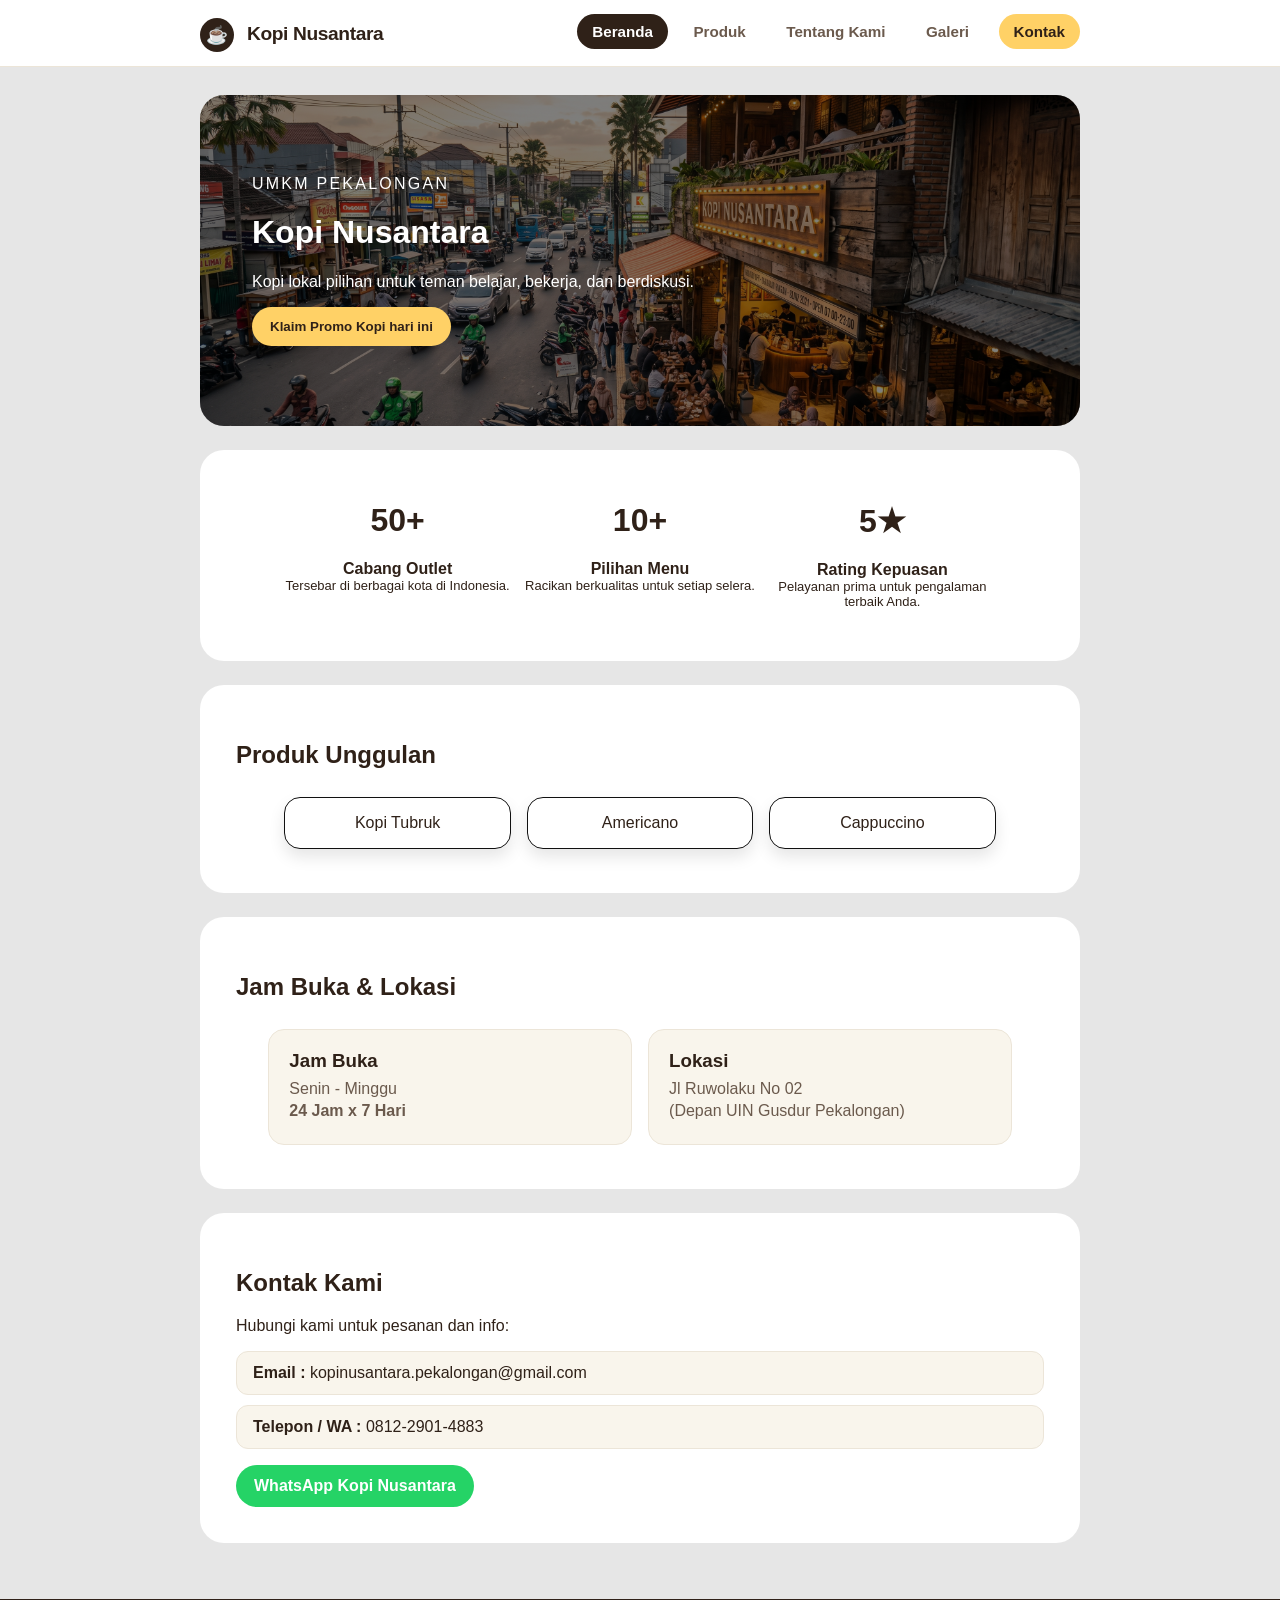
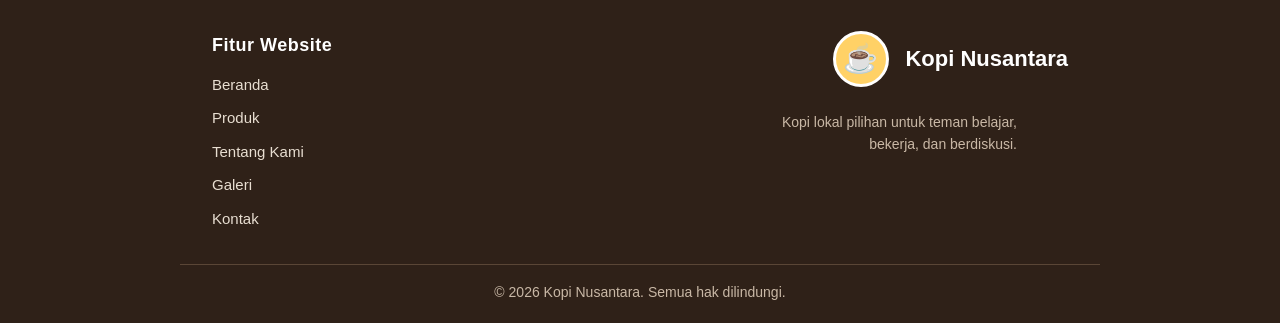
==== commit 21ae647d: "Pemenuhan Tugas P05" ====
--- a/index.html
+++ b/index.html
@@ -22,7 +22,7 @@
         <li><a href="produk.html">Produk</a></li>
         <li><a href="tentang.html">Tentang Kami</a></li>
         <li><a href="galeri.html">Galeri</a></li>
-        <li><a href="index.html#kontak" class="btn-kontak">Kontak</a></li>
+        <li><a href="kontak.html" class="btn-kontak">Kontak</a></li>
       </ul>
     </nav>
   </header>
@@ -107,7 +107,7 @@
           <li><a href="produk.html">Produk</a></li>
           <li><a href="tentang.html">Tentang Kami</a></li>
           <li><a href="galeri.html">Galeri</a></li>
-          <li><a href="index.html#kontak" class="btn-kontak">Kontak</a></li>
+          <li><a href="kontak.html">Kontak</a></li>
         </ul>
       </div>
       <div class="footer-logo">
@@ -121,6 +121,7 @@
     <p class="footer-copy">© 2026 Kopi Nusantara. Semua hak dilindungi.</p>
   </footer>
   <script src="js/script.js"></script>
+  <script src="js/form.js" defer></script>
 </body>
 
 </html>
--- a/css/style.css
+++ b/css/style.css
@@ -1,21 +1,76 @@
-*, *::before, *::after {
-  box-sizing: border-box;
+*, *::before, *::after { box-sizing: border-box; }
+
+:root {
+  --color-primary: #2f2118;
+  --color-secondary: #ffd166;
+  --color-secondary-dark: #f0b429;
+  --color-surface: #f9f5ec;
+  --color-background: #e6e6e6;
+  --color-border: #ece5d8;
+  --color-text-muted: #6b5a4d;
+  --color-white: #ffffff;
+  --color-success: #2d7a42;
+  --color-success-bg: #f0fdf4;
+  --spacing-md: 24px;
+  --radius-md: 16px;
+  --radius-lg: 24px;
+}
+
+:focus-visible {
+  outline: 3px solid var(--color-secondary);
+  outline-offset: 3px;
 }
 
 body {
   margin: 0;
-  color: #2f2118;
-  background: #e6e6e6;
+  color: var(--color-primary);
+  background: var(--color-background);
   font-family: Arial, sans-serif;
   overflow-x: hidden;
 }
 
-/*Css Navigasi Bar */
+.page {
+  max-width: 920px;
+  margin: 0 auto;
+  padding: 28px 20px 32px;
+}
+
+.card {
+  background-color: var(--color-white);
+  border-radius: var(--radius-lg);
+  padding: 36px;
+  margin: var(--spacing-md) 0;
+}
+
+.about-article {
+  background-color: var(--color-white);
+  border-radius: var(--radius-lg);
+  padding: 48px;
+  margin: var(--spacing-md) 0;
+  box-shadow: 0 4px 20px rgba(0, 0, 0, 0.05);
+}
+
+.about-article h1 {
+  font-size: 2.5rem;
+  color: var(--color-primary);
+  margin-bottom: var(--spacing-md);
+  border-bottom: 4px solid var(--color-secondary);
+  display: inline-block;
+  padding-bottom: 8px;
+}
+
+.about-article .content p {
+  line-height: 1.8;
+  font-size: 1.1rem;
+  margin-bottom: 20px;
+  color: var(--color-text-muted);
+  text-align: justify;
+}
+
 .navbar {
   width: 100%;
-  background: rgba(255, 255, 255, 0.96);
-  backdrop-filter: blur(8px);
-  border-bottom: 1px solid #ece5d8;
+  background: var(--color-white);
+  border-bottom: 1px solid var(--color-border);
   position: sticky;
   top: 0;
   z-index: 10;
@@ -26,56 +81,54 @@
   max-width: 920px;
   min-height: 64px;
   margin: 0 auto;
-  padding: 10px 20px;
-  display: flex;
-  align-items: center;
-  justify-content: space-between;
-  gap: 16px;
-  position: relative;
+  padding: 14px 20px;
+  overflow: hidden;
 }
 
 .brand {
-  display: inline-flex;
-  align-items: center;
-  gap: 10px;
+  float: left;
+  display: inline-block;
   text-decoration: none;
-  color: #2f2118;
+  color: var(--color-primary);
   font-size: 1.2rem;
   font-weight: 800;
   letter-spacing: -0.02em;
-  white-space: nowrap;
+  margin-top: 4px;
 }
 
 .brand-icon {
-  display: inline-flex;
-  align-items: center;
-  justify-content: center;
+  display: inline-block;
+  text-align: center;
   width: 34px;
   height: 34px;
   border-radius: 50%;
-  background: #2f2118;
+  background: var(--color-primary);
+  color: var(--color-white);
   font-size: 1.1rem;
-  line-height: 1;
+  line-height: 34px;
+  vertical-align: middle;
+  margin-right: 8px;
 }
 
 .menu {
-  display: flex;
-  align-items: center;
+  float: right;
   margin: 0;
   padding: 0;
   list-style: none;
-  gap: 6px;
+}
+
+.menu li {
+  display: inline-block;
+  margin-left: 6px;
+  vertical-align: middle;
 }
 
 .hamburger {
   display: none;
-  flex-direction: column;
-  justify-content: center;
-  gap: 5px;
   width: 40px;
   height: 40px;
   background: transparent;
-  border: 1px solid #ece5d8;
+  border: 1px solid var(--color-border);
   border-radius: 10px;
   cursor: pointer;
   padding: 9px;
@@ -85,21 +138,9 @@
   display: block;
   width: 100%;
   height: 2px;
-  background-color: #2f2118;
+  background-color: var(--color-primary);
   border-radius: 10px;
-  transition: transform 0.25s ease, opacity 0.25s ease;
-}
-
-.hamburger[aria-expanded="true"] span:nth-child(1) {
-  transform: translateY(7px) rotate(45deg);
-}
-
-.hamburger[aria-expanded="true"] span:nth-child(2) {
-  opacity: 0;
-}
-
-.hamburger[aria-expanded="true"] span:nth-child(3) {
-  transform: translateY(-7px) rotate(-45deg);
+  margin: 5px 0;
 }
 
 .menu li a {
@@ -107,37 +148,35 @@
   padding: 9px 15px;
   border-radius: 999px;
   text-decoration: none;
-  color: #6b5a4d;
+  color: var(--color-text-muted);
   font-size: 0.95rem;
   font-weight: 600;
-  transition: background 0.2s ease, color 0.2s ease;
 }
 
 .menu li a:hover {
-  background: #f5efe3;
-  color: #2f2118;
+  background: var(--color-surface);
+  color: var(--color-primary);
 }
 
 .menu li a.active {
-  background: #2f2118;
-  color: #fff;
+  background: var(--color-primary);
+  color: var(--color-white);
 }
 
 .menu li a.btn-kontak {
-  background: #ffd166;
-  color: #2f2118;
+  background: var(--color-secondary);
+  color: var(--color-primary);
   font-weight: 700;
   margin-left: 4px;
 }
 
 .menu li a.btn-kontak:hover {
-  background: #f0b429;
-  color: #2f2118;
-}
-
-/*Css Footer*/
+  background: var(--color-secondary-dark);
+  color: var(--color-primary);
+}
+
 .footer {
-  background-color: #2f2118;
+  background-color: var(--color-primary);
   color: #e8ded1;
   padding: 32px 20px 20px;
   font-family: Arial, Helvetica, sans-serif;
@@ -148,14 +187,18 @@
   width: 100%;
   max-width: 920px;
   margin: 0 auto;
-  display: flex;
-  justify-content: space-between;
-  align-items: flex-start;
-  gap: 32px;
+  overflow: hidden;
+}
+
+.footer-container::after {
+  content: "";
+  display: table;
+  clear: both;
 }
 
 .footer-menu {
-  flex: 1;
+  float: left;
+  width: 45%;
   padding-left: 32px;
 }
 
@@ -163,7 +206,7 @@
   margin: 0 0 12px;
   font-size: 18px;
   font-weight: bold;
-  color: #ffffff;
+  color: var(--color-white);
   letter-spacing: 0.5px;
 }
 
@@ -184,39 +227,42 @@
 }
 
 .footer-menu a:hover {
-  color: #ffd166;
+  color: var(--color-secondary);
   text-decoration: underline;
 }
 
 .footer-logo {
-  flex: 1;
-  text-align: center;
+  float: right;
+  width: 45%;
+  text-align: right;
+  padding-right: 32px;
 }
 
 .logo-box {
-  display: inline-flex;
-  align-items: center;
-  gap: 12px;
+  display: inline-block;
   text-decoration: none;
+  margin-bottom: 12px;
 }
 
 .logo-icon {
+  display: inline-block;
   width: 56px;
   height: 56px;
-  display: inline-flex;
-  align-items: center;
-  justify-content: center;
+  text-align: center;
   font-size: 28px;
-  background-color: #ffd166;
-  border: 3px solid #ffffff;
+  line-height: 50px;
+  background-color: var(--color-secondary);
+  border: 3px solid var(--color-white);
   border-radius: 50%;
+  vertical-align: middle;
+  margin-right: 12px;
 }
 
 .logo-text {
   font-size: 22px;
   font-weight: bold;
-  color: #ffffff;
-  letter-spacing: 0.5px;
+  color: var(--color-white);
+  vertical-align: middle;
 }
 
 .logo-deskripsi {
@@ -230,38 +276,21 @@
 
 .footer-copy {
   text-align: center;
-  margin: 24px auto 0;
+  margin: var(--spacing-md) auto 0;
   padding-top: 16px;
   max-width: 920px;
   font-size: 14px;
   color: #c9b8a6;
   border-top: 1px solid #5a4636;
-}
-
-/*Global Css */
-.page {
-  max-width: 920px;
-  margin: 0 auto;
-  padding: 28px 20px 32px;
-}
-
-
-.card {
-  background-color: #ffffff;
-  border-radius: 24px;
-  padding: 36px;
-  margin: 24px 0;
-}
-
-/*Css Halaman Beraanda */
+  clear: both;
+}
+
 .hero {
   position: relative;
   padding: 80px 36px;
-  color: white;
-  border-radius: 24px;
+  color: var(--color-white);
+  border-radius: var(--radius-lg);
   overflow: hidden;
-  display: flex;
-  align-items: center;
   min-height: 150px;
 }
 
@@ -299,32 +328,33 @@
 
 .hero .konten button {
   padding: 12px 18px;
-  color: #2f2118;
+  color: var(--color-primary);
   font-weight: 700;
   cursor: pointer;
-  background: #ffd166;
+  background: var(--color-secondary);
   border: 0;
   border-radius: 999px;
 }
 
 .stat {
-  display: flex;
-  flex-wrap: wrap;
-  justify-content: space-between;
-  padding-right: 24px;
+  text-align: center;
+  font-size: 0;
 }
 
 .stat ul {
-  padding-left: 0;
+  display: inline-block;
+  width: 30%;
+  padding: 0;
+  vertical-align: top;
+  font-size: 1rem;
 }
 
 .stat ul li {
-  display: flex;
-  flex-direction: column;
-  align-items: center;
+  list-style: none;
 }
 
 .stat ul li strong {
+  display: block;
   font-size: xx-large;
 }
 
@@ -333,24 +363,30 @@
 }
 
 .stat ul li span {
-  max-width: 200px;
+  display: block;
   font-size: small;
-  text-align: center;
+  margin: 0 auto;
 }
 
 .products {
-  display: flex;
-  flex-wrap: wrap;
-  padding-left: 1.2rem;
-  gap: 24px;
+  text-align: center;
+  padding: 0;
+  font-size: 0;
 }
 
 .products li {
+  display: inline-block;
+  width: 28%;
+  min-width: 150px;
+  margin: 1%;
   list-style: none;
   padding: 16px;
+  font-size: 1rem;
   border: 1.5px solid #111111;
-  border-radius: 16px;
+  border-radius: var(--radius-md);
+  vertical-align: top;
   box-shadow: 0 8px 16px rgba(0, 0, 0, 0.1);
+  background-color: var(--color-white);
 }
 
 .products li:hover {
@@ -358,19 +394,23 @@
 }
 
 .info-dua-kolom {
-  display: flex;
-  gap: 16px;
-  flex-wrap: wrap;
+  text-align: center;
   margin-top: 16px;
+  font-size: 0;
 }
 
 .info-box {
-  flex: 1;
+  display: inline-block;
+  width: 45%;
   min-width: 220px;
-  background: #f9f5ec;
-  border: 1px solid #ece5d8;
-  border-radius: 16px;
+  margin: 1%;
+  font-size: 1rem;
+  background: var(--color-surface);
+  border: 1px solid var(--color-border);
+  border-radius: var(--radius-md);
   padding: 20px;
+  vertical-align: top;
+  text-align: left;
 }
 
 .info-box h3 {
@@ -379,7 +419,7 @@
 
 .info-box p {
   margin: 4px 0;
-  color: #6b5a4d;
+  color: var(--color-text-muted);
 }
 
 .kontak-list {
@@ -389,8 +429,8 @@
 }
 
 .kontak-list li {
-  background: #f9f5ec;
-  border: 1px solid #ece5d8;
+  background: var(--color-surface);
+  border: 1px solid var(--color-border);
   border-radius: 12px;
   padding: 12px 16px;
   margin-bottom: 10px;
@@ -401,8 +441,8 @@
   text-decoration: none;
   padding: 12px 18px;
   border-radius: 999px;
-  color: #ffffff;
-  background-color: #25D366;
+  color: var(--color-white);
+  background-color: #25d366;
   font-weight: bold;
 }
 
@@ -410,70 +450,49 @@
   background-color: #1da851;
 }
 
-/*Css Halaman Produk */
 table {
   width: 90%;
+  margin: 0 auto;
+  border-collapse: collapse;
 }
 
 thead tr th {
   background-color: #ffa704;
-  color: #f5f5f5;
-}
-
-tbody tr td {
-  border-bottom: 1px solid #ffd166;
-  padding-left: 5px;
+  color: var(--color-white);
+  padding: 10px 8px;
+}
+
+tbody tr td,
+tbody tr th {
+  border-bottom: 1px solid var(--color-secondary);
+  padding: 8px 5px;
+  text-align: left;
 }
 
 .sec-color {
   background-color: #e1e1e1;
 }
 
-/*css Tentang */
-.about-article {
-  background-color: #ffffff;
-  border-radius: 24px;
-  padding: 48px;
-  margin: 24px 0;
-  box-shadow: 0 4px 20px rgba(0, 0, 0, 0.05);
-}
-
-.about-article h1 {
-  font-size: 2.5rem;
-  color: #2f2118;
-  margin-bottom: 24px;
-  border-bottom: 4px solid #ffd166;
-  display: inline-block;
-  padding-bottom: 8px;
-}
-
-.about-article .content p {
-  line-height: 1.8;
-  font-size: 1.1rem;
-  margin-bottom: 20px;
-  color: #4a3c31;
-  text-align: justify;
-}
-
-/*Css Halaman Galeri */
 .galeri {
-  display: grid;
-  grid-template-columns: repeat(auto-fit, minmax(220px, 1fr));
-  gap: 24px;
-  margin-top: 24px;
+  text-align: center;
+  font-size: 0;
+  margin-top: var(--spacing-md);
 }
 
 .galeri figure {
-  margin: 0;
-  background: #fff;
-  border-radius: 16px;
+  display: inline-block;
+  width: 30%;
+  min-width: 180px;
+  margin: 1%;
+  font-size: 1rem;
+  vertical-align: top;
+  background: var(--color-white);
+  border-radius: var(--radius-md);
   overflow: hidden;
   box-shadow: 0 4px 16px rgba(0, 0, 0, 0.08);
-  transition: transform 0.3s ease, box-shadow 0.3s ease;
 }
 
 .galeri figure:hover {
-  transform: translateY(-6px);
   box-shadow: 0 8px 24px rgba(0, 0, 0, 0.14);
 }
 
@@ -489,125 +508,208 @@
   text-align: center;
   font-weight: 600;
   font-size: 1rem;
-  color: #2f2118;
-  border-top: 3px solid #ffd166;
+  color: var(--color-primary);
+  border-top: 3px solid var(--color-secondary);
 }
 
 .audio audio {
   width: 100%;
 }
 
-@media (max-width: 768px) {
-  .page {
-    padding: 20px 16px 24px;
-  }
-
-  nav {
-    width: 100%;
-  }
-
-  .about-article {
-    padding: 16px;
-    margin: 16px 0;
-    border-radius: 16px;
-    gap: 16px;
-  }
-
-  .galeri {
-    gap: 16px;
-  }
-
-  .galeri figure img {
-    height: 180px;
-  }
-
-  .galeri figure figcaption {
-    padding: 12px;
-    font-size: 0.9rem;
-  }
-
-  .about-article h1 {
-    font-size: 1.5rem;
-    margin-bottom: 16px;
-    border-bottom: 3px solid #ffd166;
-  }
-
-  .about-article .content p {
-    font-size: 1rem;
-    line-height: 1.6;
-    margin-bottom: 16px;
-    text-align: left;
-  }
-
-  .hamburger {
-    display: flex;
-  }
-
-  .menu {
-    display: none;
-    flex-direction: column;
-    align-items: stretch;
-    position: absolute;
-    top: 100%;
-    left: 12px;
-    right: 12px;
-    width: auto;
-    background-color: #ffffff;
-    margin: 0;
-    padding: 10px;
-    border: 1px solid #ece5d8;
-    border-radius: 16px;
-    box-shadow: 0 12px 28px rgba(47, 33, 24, 0.14);
-    z-index: 10;
-    gap: 4px;
-  }
-
-  .menu.active {
-    display: flex;
-  }
-
-  .menu li {
-    width: 100%;
-  }
-
-  .menu li a {
-    display: block;
-    padding: 12px 14px;
-    border-radius: 12px;
-    text-align: left;
-  }
-
-  .menu li a.btn-kontak {
-    margin-left: 0;
-    text-align: center;
-  }
-
-  .stat {
-    justify-content: center;
-    padding-right: 0;
-  }
-
-  .card {
-    padding: 24px;
-  }
-
-  .footer-container {
-    flex-direction: column;
-    align-items: center;
-    text-align: center;
-    gap: 24px;
-  }
-
-  .footer-menu {
-    width: 100%;
-    padding-left: 0;
-  }
-
-  .footer-logo {
-    width: 100%;
-  }
-
-  .logo-text {
-    font-size: 20px;
-  }
-}+.paket-box {
+  width: 100%;
+  margin-top: 16px;
+  padding: 14px 16px;
+  background: var(--color-surface);
+  border: 1px solid var(--color-border);
+  border-radius: 12px;
+  text-align: left;
+}
+
+.paket-box label {
+  display: block;
+  margin-top: 0;
+  margin-bottom: 6px;
+  font-size: 0.95rem;
+  font-weight: bold;
+  color: var(--color-primary);
+}
+
+#paket {
+  width: 100%;
+  padding: 12px 14px;
+  font-size: 1rem;
+  color: var(--color-primary);
+  background-color: var(--color-white);
+  border: 1px solid var(--color-border);
+  border-radius: 12px;
+  cursor: pointer;
+}
+
+#paket:hover {
+  background-color: #fffaf0;
+  border-color: var(--color-secondary);
+}
+
+.paket-bantuan {
+  display: block;
+  margin-top: 6px;
+  font-size: 0.85rem;
+  color: var(--color-text-muted);
+}
+
+.form {
+  display: block;
+  text-align: center;
+}
+
+form fieldset {
+  margin: 0 0 8px;
+  padding: 14px 16px 16px;
+  background: var(--color-surface);
+  border: 1px solid var(--color-border);
+  border-radius: 12px;
+  text-align: left;
+}
+
+form legend {
+  padding: 0 8px;
+  font-size: medium;
+  font-weight: bold;
+  color: var(--color-primary);
+}
+
+form fieldset .radio-group {
+  display: block;
+  text-align: left;
+}
+
+form fieldset .radio-group label {
+  display: inline-block;
+  vertical-align: middle;
+  margin: 0 10px 10px 0;
+  padding: 10px 16px;
+  font-weight: 600;
+  background: var(--color-white);
+  border: 1px solid var(--color-border);
+  border-radius: 999px;
+  cursor: pointer;
+}
+
+form fieldset .radio-group input {
+  display: inline-block;
+  vertical-align: middle;
+  margin-right: 8px;
+}
+
+form fieldset label:hover {
+  border-color: var(--color-secondary);
+  background: #fffaf0;
+}
+
+form {
+  display: block;
+  width: 100%;
+  max-width: 500px;
+  margin-top: 16px;
+  margin-left: auto;
+  margin-right: auto;
+  text-align: left;
+}
+
+form label {
+  display: block;
+  margin-top: 16px;
+  margin-bottom: 6px;
+  font-size: 0.95rem;
+  font-weight: bold;
+  color: var(--color-primary);
+}
+
+form input,
+form textarea {
+  width: 100%;
+  padding: 12px 14px;
+  font-size: medium;
+  color: var(--color-primary);
+  background: var(--color-surface);
+  border: 1px solid var(--color-border);
+  border-radius: 12px;
+}
+
+form textarea {
+  min-height: 120px;
+  resize: vertical;
+}
+
+form button {
+  margin-top: 20px;
+  padding: 12px;
+  width: 100%;
+  font-size: 1rem;
+  font-weight: bold;
+  color: var(--color-primary);
+  background: var(--color-secondary);
+  border: 0;
+  border-radius: 999px;
+  cursor: pointer;
+}
+
+form button {
+  background-color: #1690e8;
+  color: var(--color-white);
+}
+
+form button:hover {
+  background: var(--color-secondary-dark);
+  color: var(--color-primary);
+}
+
+.field {
+  margin-bottom: 16px;
+  text-align: left;
+}
+
+.field label {
+  display: block;
+  margin-bottom: 6px;
+}
+
+fieldset {
+  margin: 0 0 16px;
+}
+
+.status-message {
+  display: block;
+  text-align: left;
+  padding: 16px;
+  border-radius: 8px;
+  margin-top: 16px;
+  font-weight: 500;
+}
+
+.status-message span {
+  display: inline-block;
+  vertical-align: middle;
+}
+
+.status-success {
+  color: var(--color-success);
+  border: 2px solid var(--color-success);
+  background-color: var(--color-success-bg);
+}
+
+.status-danger {
+  color: #c9302c;
+  border: 2px solid #c9302c;
+  background-color: #fef2f2;
+}
+
+#preview-form {
+  text-align: left;
+  background: var(--color-surface);
+  border: 1px solid var(--color-border);
+  border-radius: 12px;
+  padding: 14px 16px;
+  white-space: pre-wrap;
+}
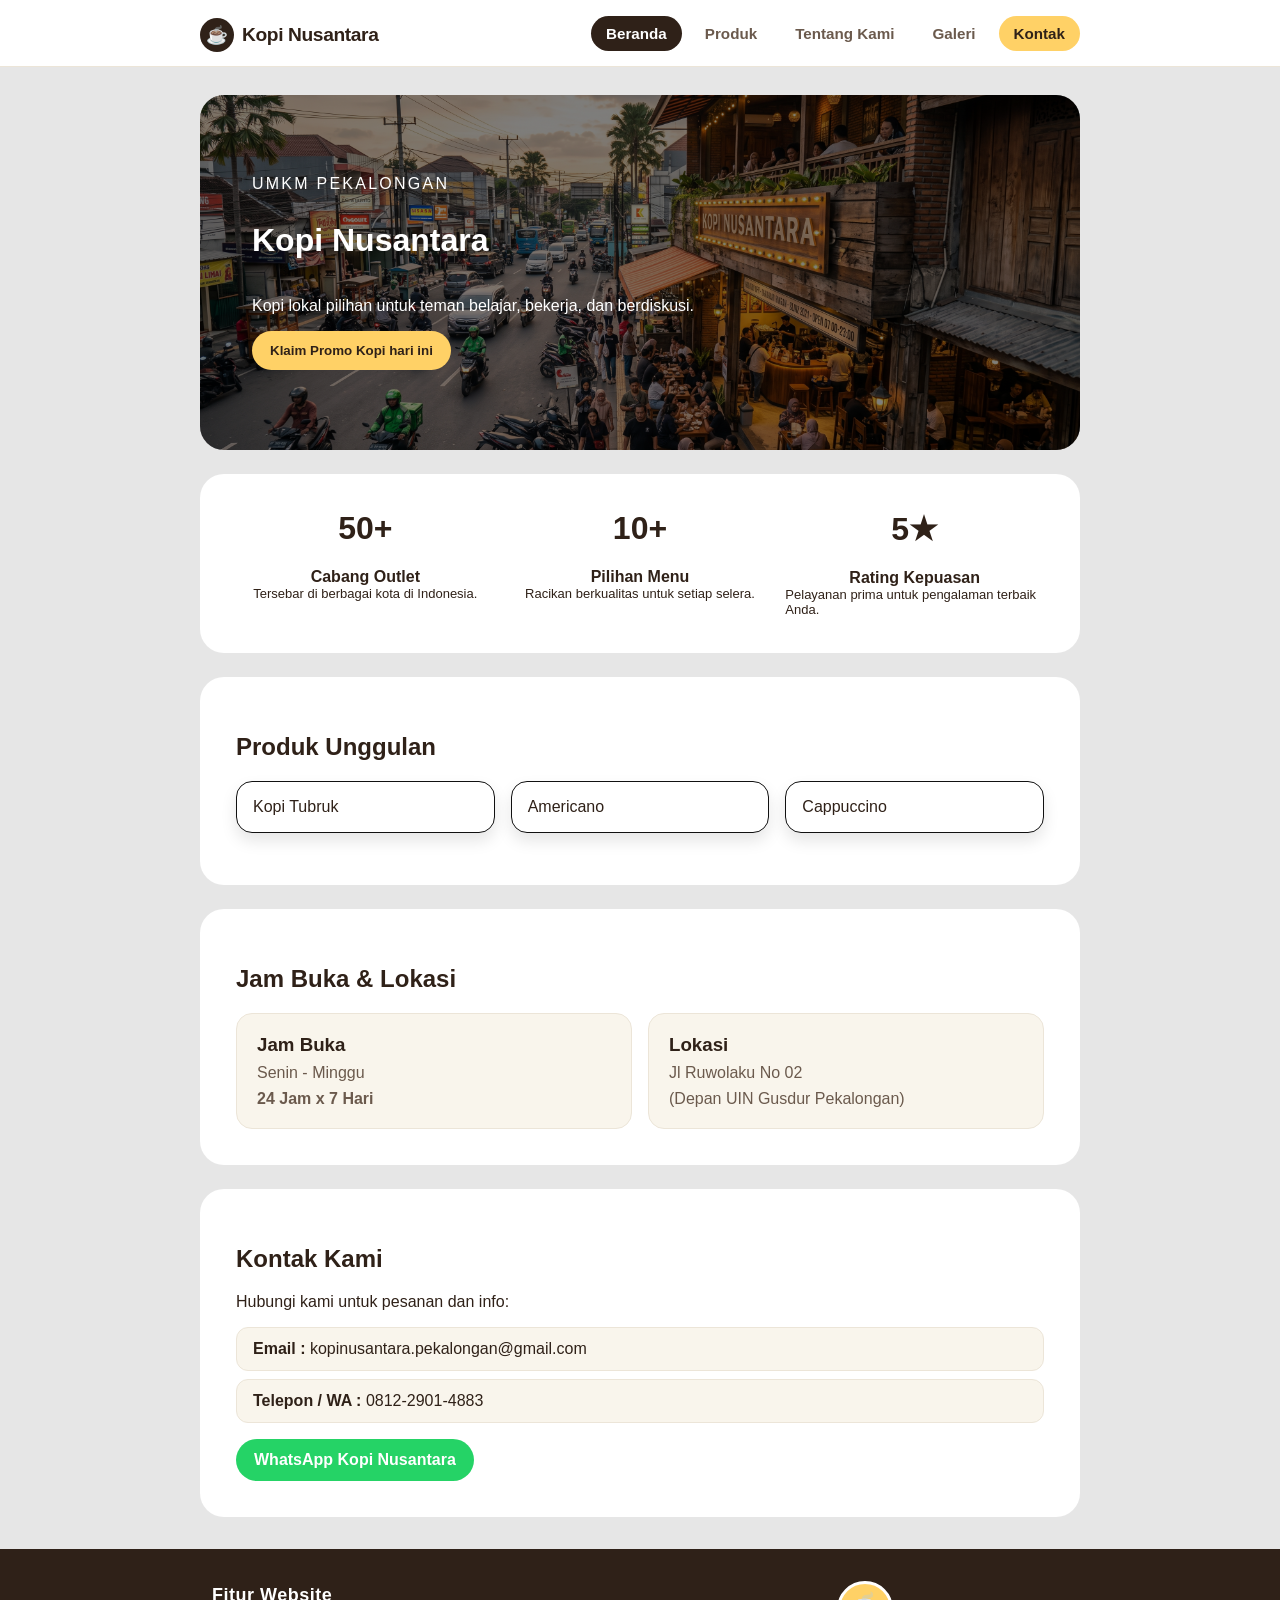
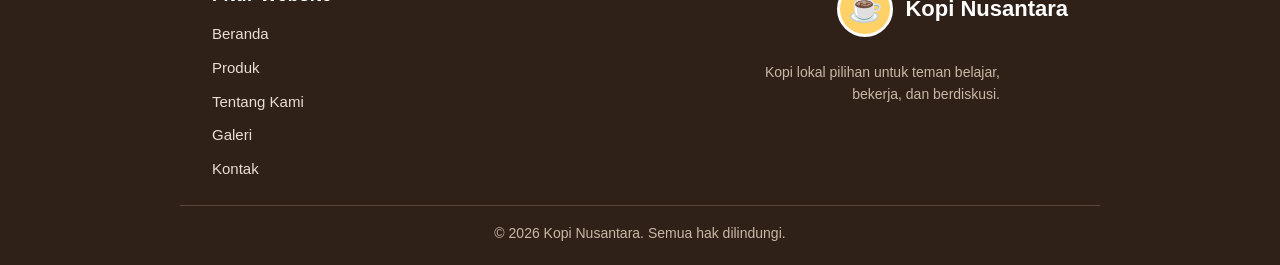
==== commit f9cddbfb: "Pengumpulan tugas P06" ====
--- a/index.html
+++ b/index.html
@@ -121,7 +121,6 @@
     <p class="footer-copy">© 2026 Kopi Nusantara. Semua hak dilindungi.</p>
   </footer>
   <script src="js/script.js"></script>
-  <script src="js/form.js" defer></script>
 </body>
 
 </html>
--- a/css/style.css
+++ b/css/style.css
@@ -1,3 +1,4 @@
+/* CSS Global */
 *, *::before, *::after { box-sizing: border-box; }
 
 :root {
@@ -12,6 +13,11 @@
   --color-success: #2d7a42;
   --color-success-bg: #f0fdf4;
   --spacing-md: 24px;
+  --gap-xs: 4px;
+  --gap-sm: 8px;
+  --gap-md: 16px;
+  --gap-lg: 24px;
+  --gap-xl: 32px;
   --radius-md: 16px;
   --radius-lg: 24px;
 }
@@ -30,45 +36,33 @@
 }
 
 .page {
+  display: flex;
+  flex-direction: column;
+  gap: var(--spacing-md);
   max-width: 920px;
   margin: 0 auto;
   padding: 28px 20px 32px;
-}
-
-.card {
-  background-color: var(--color-white);
-  border-radius: var(--radius-lg);
-  padding: 36px;
-  margin: var(--spacing-md) 0;
 }
 
 .about-article {
   background-color: var(--color-white);
   border-radius: var(--radius-lg);
   padding: 48px;
-  margin: var(--spacing-md) 0;
   box-shadow: 0 4px 20px rgba(0, 0, 0, 0.05);
 }
 
 .about-article h1 {
+  display: inline-flex;
   font-size: 2.5rem;
   color: var(--color-primary);
   margin-bottom: var(--spacing-md);
   border-bottom: 4px solid var(--color-secondary);
-  display: inline-block;
   padding-bottom: 8px;
 }
-
-.about-article .content p {
-  line-height: 1.8;
-  font-size: 1.1rem;
-  margin-bottom: 20px;
-  color: var(--color-text-muted);
-  text-align: justify;
-}
-
+/* Akhir CSS Global */
+
+/* CSS Navigasi Bar */
 .navbar {
-  width: 100%;
   background: var(--color-white);
   border-bottom: 1px solid var(--color-border);
   position: sticky;
@@ -77,17 +71,18 @@
 }
 
 nav {
-  width: 100%;
+  display: flex;
   max-width: 920px;
   min-height: 64px;
   margin: 0 auto;
   padding: 14px 20px;
-  overflow: hidden;
+  justify-content: space-between;
 }
 
 .brand {
-  float: left;
-  display: inline-block;
+  display: inline-flex;
+  align-items: center;
+  gap: var(--gap-sm);
   text-decoration: none;
   color: var(--color-primary);
   font-size: 1.2rem;
@@ -97,34 +92,35 @@
 }
 
 .brand-icon {
-  display: inline-block;
-  text-align: center;
+  display: inline-flex;
+  align-items: center;
+  justify-content: center;
   width: 34px;
   height: 34px;
   border-radius: 50%;
   background: var(--color-primary);
   color: var(--color-white);
   font-size: 1.1rem;
-  line-height: 34px;
-  vertical-align: middle;
-  margin-right: 8px;
 }
 
 .menu {
-  float: right;
+  display: flex;
   margin: 0;
   padding: 0;
   list-style: none;
+  gap: var(--gap-sm);
 }
 
 .menu li {
-  display: inline-block;
-  margin-left: 6px;
-  vertical-align: middle;
+  display: flex;
+  align-items: center;
 }
 
 .hamburger {
   display: none;
+  flex-direction: column;
+  justify-content: center;
+  gap: var(--gap-xs);
   width: 40px;
   height: 40px;
   background: transparent;
@@ -135,16 +131,16 @@
 }
 
 .hamburger span {
-  display: block;
+  display: flex;
   width: 100%;
   height: 2px;
   background-color: var(--color-primary);
   border-radius: 10px;
-  margin: 5px 0;
 }
 
 .menu li a {
-  display: inline-block;
+  display: inline-flex;
+  align-items: center;
   padding: 9px 15px;
   border-radius: 999px;
   text-decoration: none;
@@ -167,14 +163,15 @@
   background: var(--color-secondary);
   color: var(--color-primary);
   font-weight: 700;
-  margin-left: 4px;
 }
 
 .menu li a.btn-kontak:hover {
   background: var(--color-secondary-dark);
   color: var(--color-primary);
 }
-
+/* Akhir CSS Navigasi Bar */
+
+/* CSS Footer */
 .footer {
   background-color: var(--color-primary);
   color: #e8ded1;
@@ -184,21 +181,17 @@
 }
 
 .footer-container {
-  width: 100%;
+  display: flex;
+  justify-content: space-between;
+  align-items: flex-start;
+  flex-wrap: wrap;
+  gap: var(--gap-lg);
   max-width: 920px;
   margin: 0 auto;
-  overflow: hidden;
-}
-
-.footer-container::after {
-  content: "";
-  display: table;
-  clear: both;
 }
 
 .footer-menu {
-  float: left;
-  width: 45%;
+  flex: 1 1 200px;
   padding-left: 32px;
 }
 
@@ -211,13 +204,12 @@
 }
 
 .footer-menu ul {
+  display: flex;
+  flex-direction: column;
+  gap: var(--gap-sm);
   list-style: none;
   margin: 0;
   padding: 0;
-}
-
-.footer-menu li {
-  margin: 8px 0;
 }
 
 .footer-menu a {
@@ -232,29 +224,28 @@
 }
 
 .footer-logo {
-  float: right;
-  width: 45%;
+  flex: 1 1 200px;
   text-align: right;
   padding-right: 32px;
 }
 
 .logo-box {
-  display: inline-block;
+  display: inline-flex;
+  align-items: center;
   text-decoration: none;
   margin-bottom: 12px;
 }
 
 .logo-icon {
-  display: inline-block;
+  display: inline-flex;
+  align-items: center;
+  justify-content: center;
   width: 56px;
   height: 56px;
-  text-align: center;
   font-size: 28px;
-  line-height: 50px;
   background-color: var(--color-secondary);
   border: 3px solid var(--color-white);
   border-radius: 50%;
-  vertical-align: middle;
   margin-right: 12px;
 }
 
@@ -262,11 +253,10 @@
   font-size: 22px;
   font-weight: bold;
   color: var(--color-white);
-  vertical-align: middle;
 }
 
 .logo-deskripsi {
-  margin: 12px 0 0;
+  margin-top: 12px;
   font-size: 14px;
   color: #c9b8a6;
   max-width: 280px;
@@ -275,6 +265,8 @@
 }
 
 .footer-copy {
+  display: flex;
+  justify-content: center;
   text-align: center;
   margin: var(--spacing-md) auto 0;
   padding-top: 16px;
@@ -282,7 +274,14 @@
   font-size: 14px;
   color: #c9b8a6;
   border-top: 1px solid #5a4636;
-  clear: both;
+}
+/* Akhir CSS Footer */
+
+/* Halaman Beranda CSS */
+.card {
+  background-color: var(--color-white);
+  border-radius: var(--radius-lg);
+  padding: 36px;
 }
 
 .hero {
@@ -316,6 +315,9 @@
 }
 
 .hero .konten {
+  display: flex;
+  flex-direction: column;
+  align-items: flex-start;
   position: relative;
   margin-left: 16px;
 }
@@ -327,6 +329,9 @@
 }
 
 .hero .konten button {
+  display: inline-flex;
+  align-items: center;
+  justify-content: center;
   padding: 12px 18px;
   color: var(--color-primary);
   font-weight: 700;
@@ -337,24 +342,30 @@
 }
 
 .stat {
-  text-align: center;
-  font-size: 0;
+  display: flex;
+  justify-content: center;
+  align-items: flex-start;
+  gap: var(--gap-md);
 }
 
 .stat ul {
-  display: inline-block;
-  width: 30%;
+  display: flex;
+  flex-direction: column;
+  flex: 1 1 0;
   padding: 0;
-  vertical-align: top;
-  font-size: 1rem;
+  margin: 0;
 }
 
 .stat ul li {
+  display: flex;
+  flex-direction: column;
+  align-items: center;
   list-style: none;
 }
 
 .stat ul li strong {
-  display: block;
+  display: flex;
+  justify-content: center;
   font-size: xx-large;
 }
 
@@ -363,28 +374,27 @@
 }
 
 .stat ul li span {
-  display: block;
+  display: flex;
+  justify-content: center;
   font-size: small;
-  margin: 0 auto;
 }
 
 .products {
-  text-align: center;
+  display: flex;
+  flex-wrap: wrap;
+  justify-content: center;
+  gap: var(--gap-md);
   padding: 0;
-  font-size: 0;
 }
 
 .products li {
-  display: inline-block;
-  width: 28%;
-  min-width: 150px;
-  margin: 1%;
+  display: flex;
+  flex-direction: column;
+  flex: 1 1 250px;
   list-style: none;
   padding: 16px;
-  font-size: 1rem;
   border: 1.5px solid #111111;
   border-radius: var(--radius-md);
-  vertical-align: top;
   box-shadow: 0 8px 16px rgba(0, 0, 0, 0.1);
   background-color: var(--color-white);
 }
@@ -394,35 +404,38 @@
 }
 
 .info-dua-kolom {
-  text-align: center;
+  display: flex;
+  flex-wrap: wrap;
+  justify-content: center;
+  gap: var(--gap-md);
   margin-top: 16px;
-  font-size: 0;
 }
 
 .info-box {
-  display: inline-block;
-  width: 45%;
-  min-width: 220px;
-  margin: 1%;
-  font-size: 1rem;
+  display: flex;
+  flex-direction: column;
+  gap: var(--gap-sm);
+  flex: 1 1 300px;
   background: var(--color-surface);
   border: 1px solid var(--color-border);
   border-radius: var(--radius-md);
   padding: 20px;
-  vertical-align: top;
   text-align: left;
 }
 
 .info-box h3 {
-  margin: 0 0 8px;
+  margin: 0;
 }
 
 .info-box p {
-  margin: 4px 0;
+  margin: 0;
   color: var(--color-text-muted);
 }
 
 .kontak-list {
+  display: flex;
+  flex-direction: column;
+  gap: var(--gap-sm);
   list-style: none;
   padding: 0;
   margin: 16px 0;
@@ -433,11 +446,12 @@
   border: 1px solid var(--color-border);
   border-radius: 12px;
   padding: 12px 16px;
-  margin-bottom: 10px;
 }
 
 .tombol-wa {
-  display: inline-block;
+  display: inline-flex;
+  align-items: center;
+  justify-content: center;
   text-decoration: none;
   padding: 12px 18px;
   border-radius: 999px;
@@ -449,7 +463,9 @@
 .tombol-wa:hover {
   background-color: #1da851;
 }
-
+/* Akhir Halaman Beranda CSS */
+
+/* Halaman Produk CSS */
 table {
   width: 90%;
   margin: 0 auto;
@@ -472,20 +488,31 @@
 .sec-color {
   background-color: #e1e1e1;
 }
-
+/* Akhir Halaman Produk CSS */
+
+/* Halaman Tentang Kami CSS */
+.about-article .content p {
+  line-height: 1.8;
+  font-size: 1.1rem;
+  margin-bottom: 20px;
+  color: var(--color-text-muted);
+  text-align: justify;
+}
+/* Akhir Halaman Tentang Kami CSS */
+
+/* Halaman Galeri CSS */
 .galeri {
-  text-align: center;
-  font-size: 0;
+  display: grid;
+  grid-template-columns: repeat(3, minmax(10rem, 1fr));
   margin-top: var(--spacing-md);
+  gap: var(--gap-xl);
 }
 
 .galeri figure {
-  display: inline-block;
-  width: 30%;
-  min-width: 180px;
-  margin: 1%;
-  font-size: 1rem;
-  vertical-align: top;
+  display: flex;
+  flex-direction: column;
+  min-width: 150px;
+  margin: 0;
   background: var(--color-white);
   border-radius: var(--radius-md);
   overflow: hidden;
@@ -497,17 +524,16 @@
 }
 
 .galeri figure img {
+  display: flex;
   width: 100%;
   height: 220px;
   object-fit: cover;
-  display: block;
 }
 
 .galeri figure figcaption {
   padding: 14px 16px;
   text-align: center;
   font-weight: 600;
-  font-size: 1rem;
   color: var(--color-primary);
   border-top: 3px solid var(--color-secondary);
 }
@@ -515,10 +541,13 @@
 .audio audio {
   width: 100%;
 }
-
+/* Akhir Halaman Galeri CSS */
+
+/* Halaman Kontak CSS */
 .paket-box {
-  width: 100%;
-  margin-top: 16px;
+  display: flex;
+  flex-direction: column;
+  gap: var(--gap-xs);
   padding: 14px 16px;
   background: var(--color-surface);
   border: 1px solid var(--color-border);
@@ -527,9 +556,7 @@
 }
 
 .paket-box label {
-  display: block;
-  margin-top: 0;
-  margin-bottom: 6px;
+  display: flex;
   font-size: 0.95rem;
   font-weight: bold;
   color: var(--color-primary);
@@ -538,7 +565,6 @@
 #paket {
   width: 100%;
   padding: 12px 14px;
-  font-size: 1rem;
   color: var(--color-primary);
   background-color: var(--color-white);
   border: 1px solid var(--color-border);
@@ -552,24 +578,24 @@
 }
 
 .paket-bantuan {
-  display: block;
-  margin-top: 6px;
+  display: flex;
   font-size: 0.85rem;
   color: var(--color-text-muted);
 }
 
 .form {
-  display: block;
+  display: flex;
+  flex-direction: column;
+  align-items: center;
   text-align: center;
 }
 
 form fieldset {
-  margin: 0 0 8px;
+  margin: 0;
   padding: 14px 16px 16px;
   background: var(--color-surface);
   border: 1px solid var(--color-border);
   border-radius: 12px;
-  text-align: left;
 }
 
 form legend {
@@ -580,14 +606,15 @@
 }
 
 form fieldset .radio-group {
-  display: block;
-  text-align: left;
+  display: flex;
+  flex-wrap: wrap;
+  gap: var(--gap-sm);
 }
 
 form fieldset .radio-group label {
-  display: inline-block;
-  vertical-align: middle;
-  margin: 0 10px 10px 0;
+  display: inline-flex;
+  align-items: center;
+  gap: var(--gap-sm);
   padding: 10px 16px;
   font-weight: 600;
   background: var(--color-white);
@@ -597,9 +624,7 @@
 }
 
 form fieldset .radio-group input {
-  display: inline-block;
-  vertical-align: middle;
-  margin-right: 8px;
+  display: flex;
 }
 
 form fieldset label:hover {
@@ -608,7 +633,9 @@
 }
 
 form {
-  display: block;
+  display: flex;
+  flex-direction: column;
+  gap: var(--gap-md);
   width: 100%;
   max-width: 500px;
   margin-top: 16px;
@@ -618,9 +645,7 @@
 }
 
 form label {
-  display: block;
-  margin-top: 16px;
-  margin-bottom: 6px;
+  display: flex;
   font-size: 0.95rem;
   font-weight: bold;
   color: var(--color-primary);
@@ -643,13 +668,9 @@
 }
 
 form button {
-  margin-top: 20px;
   padding: 12px;
   width: 100%;
-  font-size: 1rem;
   font-weight: bold;
-  color: var(--color-primary);
-  background: var(--color-secondary);
   border: 0;
   border-radius: 999px;
   cursor: pointer;
@@ -671,17 +692,14 @@
 }
 
 .field label {
-  display: block;
+  display: flex;
   margin-bottom: 6px;
 }
 
-fieldset {
-  margin: 0 0 16px;
-}
-
 .status-message {
-  display: block;
-  text-align: left;
+  display: flex;
+  align-items: center;
+  gap: var(--gap-sm);
   padding: 16px;
   border-radius: 8px;
   margin-top: 16px;
@@ -689,8 +707,8 @@
 }
 
 .status-message span {
-  display: inline-block;
-  vertical-align: middle;
+  display: inline-flex;
+  align-items: center;
 }
 
 .status-success {
@@ -713,3 +731,4 @@
   padding: 14px 16px;
   white-space: pre-wrap;
 }
+/* Akhir Halaman Kontak CSS */
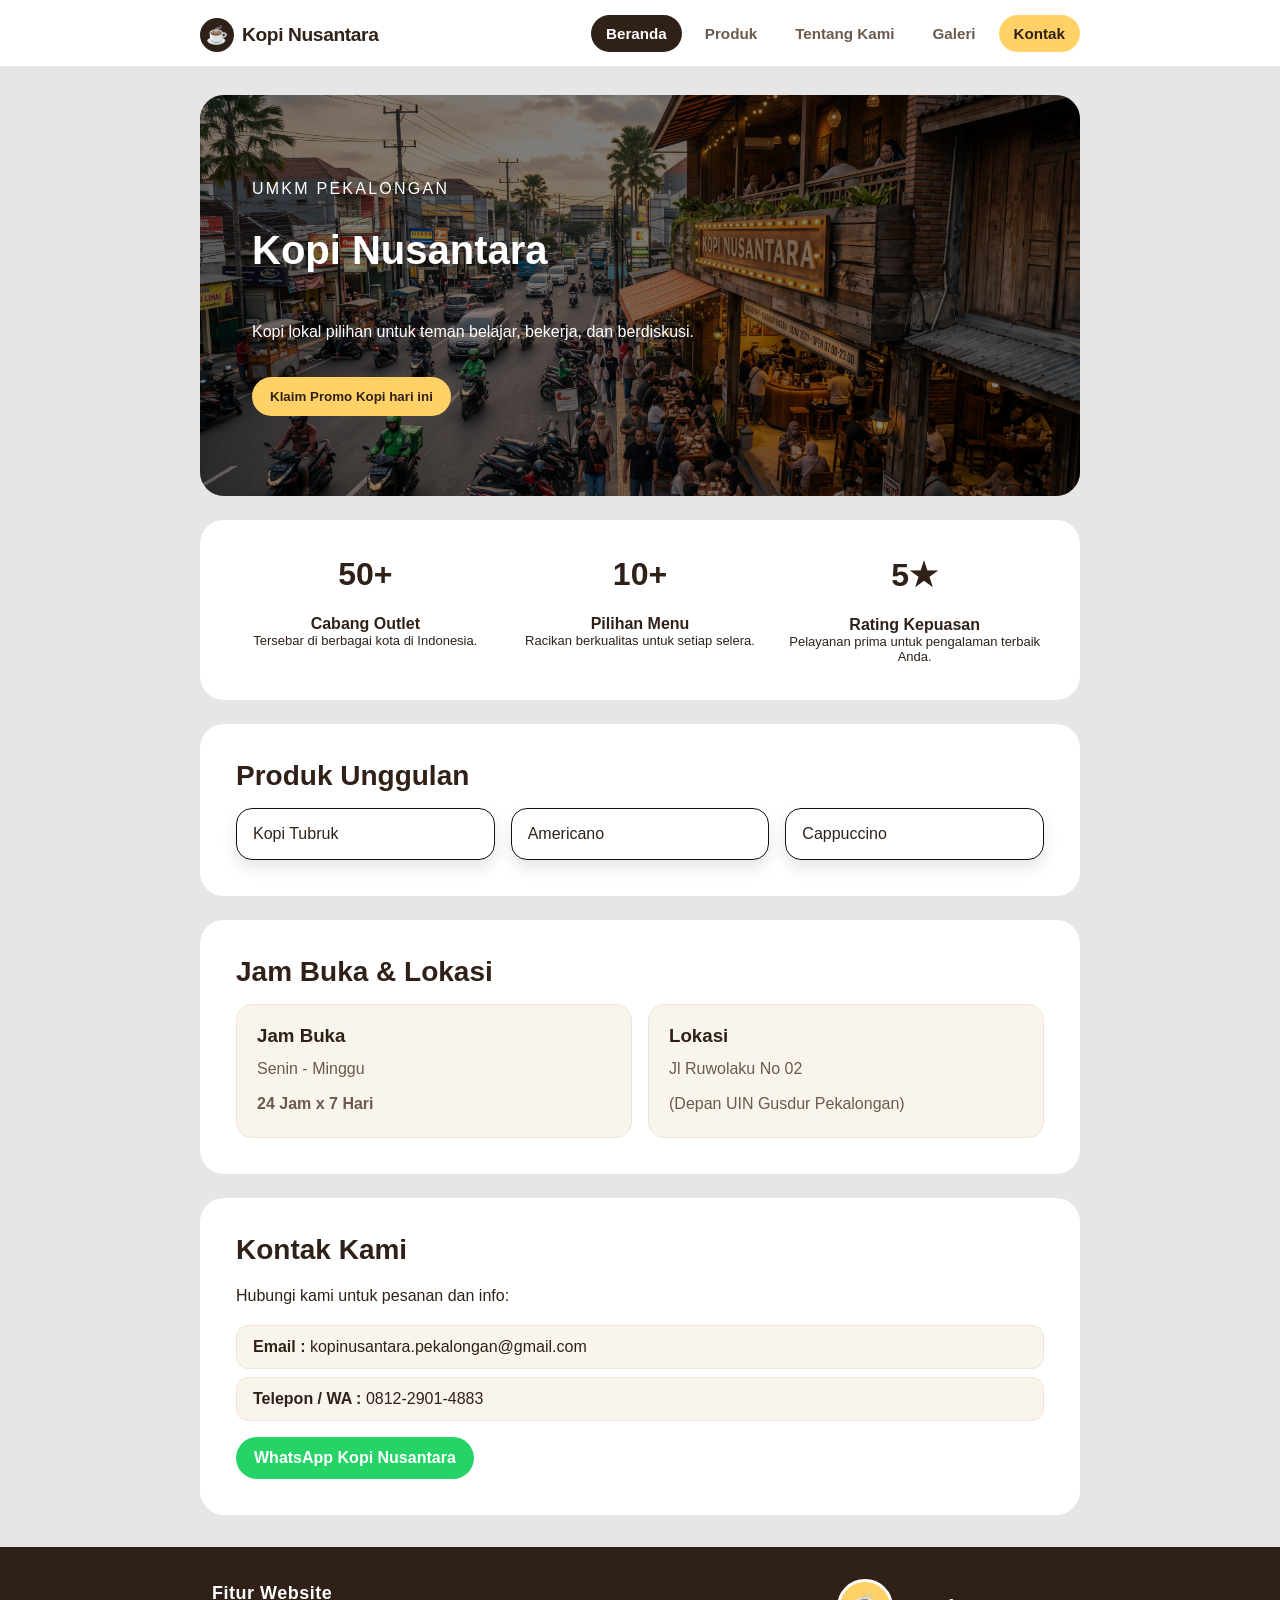
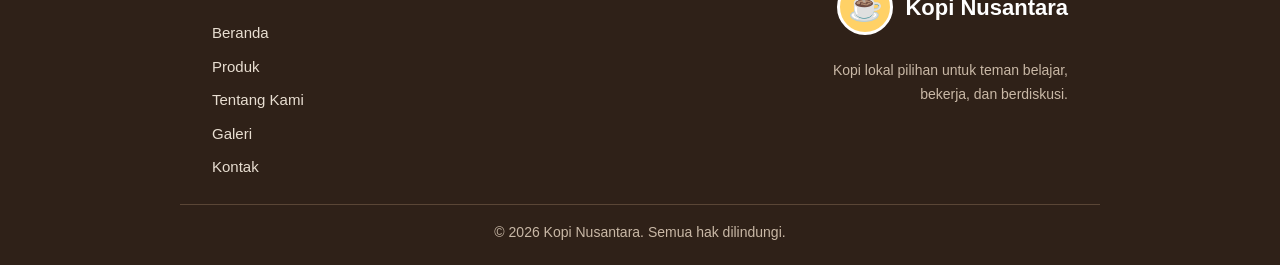
==== commit 682df3d4: "Pengumpulan tugas P07" ====
--- a/index.html
+++ b/index.html
@@ -112,7 +112,7 @@
       </div>
       <div class="footer-logo">
         <a href="index.html" class="logo-box">
-          <span class="logo-icon">☕</span>
+          <span class="logo-icon">☕</span> 
           <span class="logo-text">Kopi Nusantara</span>
         </a>
         <p class="logo-deskripsi">Kopi lokal pilihan untuk teman belajar, bekerja, dan berdiskusi.</p>
--- a/css/style.css
+++ b/css/style.css
@@ -1,4 +1,4 @@
-/* CSS Global */
+﻿/* CSS Global */
 *, *::before, *::after { box-sizing: border-box; }
 
 :root {
@@ -35,33 +35,40 @@
   overflow-x: hidden;
 }
 
+img,
+video {
+  max-width: 100%;
+  height: auto;
+  display: block;
+}
+
+h1 {
+  font-size: clamp(1.5rem, 5vw, 2.5rem);
+  line-height: 1.2;
+  margin: 0 0 12px;
+}
+
+h2 {
+  font-size: clamp(1.25rem, 4vw, 1.75rem);
+  margin: 0 0 12px;
+}
+
+p {
+  line-height: 1.7;
+}
+
 .page {
   display: flex;
   flex-direction: column;
-  gap: var(--spacing-md);
+  gap: clamp(16px, 4vw, 24px);
+  width: 100%;
   max-width: 920px;
   margin: 0 auto;
-  padding: 28px 20px 32px;
-}
-
-.about-article {
-  background-color: var(--color-white);
-  border-radius: var(--radius-lg);
-  padding: 48px;
-  box-shadow: 0 4px 20px rgba(0, 0, 0, 0.05);
-}
-
-.about-article h1 {
-  display: inline-flex;
-  font-size: 2.5rem;
-  color: var(--color-primary);
-  margin-bottom: var(--spacing-md);
-  border-bottom: 4px solid var(--color-secondary);
-  padding-bottom: 8px;
+  padding: clamp(16px, 5vw, 28px) clamp(16px, 4vw, 20px) 32px;
 }
 /* Akhir CSS Global */
 
-/* CSS Navigasi Bar */
+/* CSS Navbar */
 .navbar {
   background: var(--color-white);
   border-bottom: 1px solid var(--color-border);
@@ -72,11 +79,14 @@
 
 nav {
   display: flex;
+  flex-wrap: wrap;
+  align-items: center;
+  justify-content: space-between;
+  gap: 12px;
   max-width: 920px;
   min-height: 64px;
   margin: 0 auto;
-  padding: 14px 20px;
-  justify-content: space-between;
+  padding: 14px 16px;
 }
 
 .brand {
@@ -103,21 +113,8 @@
   font-size: 1.1rem;
 }
 
-.menu {
-  display: flex;
-  margin: 0;
-  padding: 0;
-  list-style: none;
-  gap: var(--gap-sm);
-}
-
-.menu li {
-  display: flex;
-  align-items: center;
-}
-
 .hamburger {
-  display: none;
+  display: flex;
   flex-direction: column;
   justify-content: center;
   gap: var(--gap-xs);
@@ -131,17 +128,39 @@
 }
 
 .hamburger span {
-  display: flex;
+  display: block;
   width: 100%;
   height: 2px;
   background-color: var(--color-primary);
   border-radius: 10px;
 }
 
+.menu {
+  display: none;
+  flex-direction: column;
+  width: 100%;
+  margin: 0;
+  padding: 0;
+  list-style: none;
+  gap: var(--gap-sm);
+}
+
+.menu.active {
+  display: flex;
+}
+
+.menu li {
+  display: flex;
+  align-items: stretch;
+  width: 100%;
+}
+
 .menu li a {
   display: inline-flex;
   align-items: center;
-  padding: 9px 15px;
+  justify-content: center;
+  width: 100%;
+  padding: 10px 15px;
   border-radius: 999px;
   text-decoration: none;
   color: var(--color-text-muted);
@@ -169,7 +188,7 @@
   background: var(--color-secondary-dark);
   color: var(--color-primary);
 }
-/* Akhir CSS Navigasi Bar */
+/* Akhir CSS Navbar */
 
 /* CSS Footer */
 .footer {
@@ -182,17 +201,16 @@
 
 .footer-container {
   display: flex;
-  justify-content: space-between;
-  align-items: flex-start;
-  flex-wrap: wrap;
+  flex-direction: column;
+  align-items: stretch;
   gap: var(--gap-lg);
   max-width: 920px;
   margin: 0 auto;
 }
 
 .footer-menu {
-  flex: 1 1 200px;
-  padding-left: 32px;
+  flex: 1 1 100%;
+  padding-left: 0;
 }
 
 .footer-menu h4 {
@@ -224,9 +242,9 @@
 }
 
 .footer-logo {
-  flex: 1 1 200px;
-  text-align: right;
-  padding-right: 32px;
+  flex: 1 1 100%;
+  text-align: left;
+  padding-right: 0;
 }
 
 .logo-box {
@@ -260,8 +278,8 @@
   font-size: 14px;
   color: #c9b8a6;
   max-width: 280px;
-  margin-left: auto;
-  margin-right: auto;
+  margin-left: 0;
+  margin-right: 0;
 }
 
 .footer-copy {
@@ -277,16 +295,16 @@
 }
 /* Akhir CSS Footer */
 
-/* Halaman Beranda CSS */
+/* CSS Halaman Beranda */
 .card {
   background-color: var(--color-white);
   border-radius: var(--radius-lg);
-  padding: 36px;
+  padding: clamp(20px, 5vw, 36px);
 }
 
 .hero {
   position: relative;
-  padding: 80px 36px;
+  padding: clamp(40px, 10vw, 80px) clamp(20px, 5vw, 36px);
   color: var(--color-white);
   border-radius: var(--radius-lg);
   overflow: hidden;
@@ -299,6 +317,7 @@
   left: 0;
   width: 100%;
   height: 100%;
+  max-width: none;
   object-fit: cover;
   z-index: -2;
 }
@@ -318,8 +337,9 @@
   display: flex;
   flex-direction: column;
   align-items: flex-start;
+  gap: clamp(8px, 2vw, 16px);
   position: relative;
-  margin-left: 16px;
+  margin-left: 0;
 }
 
 .hero .konten .eyebrow {
@@ -343,8 +363,9 @@
 
 .stat {
   display: flex;
-  justify-content: center;
-  align-items: flex-start;
+  flex-direction: column;
+  justify-content: center;
+  align-items: stretch;
   gap: var(--gap-md);
 }
 
@@ -360,6 +381,7 @@
   display: flex;
   flex-direction: column;
   align-items: center;
+  text-align: center;
   list-style: none;
 }
 
@@ -376,21 +398,24 @@
 .stat ul li span {
   display: flex;
   justify-content: center;
+  text-align: center;
   font-size: small;
 }
 
 .products {
   display: flex;
-  flex-wrap: wrap;
+  flex-direction: column;
+  flex-wrap: nowrap;
   justify-content: center;
   gap: var(--gap-md);
   padding: 0;
+  margin: 16px 0 0;
 }
 
 .products li {
   display: flex;
   flex-direction: column;
-  flex: 1 1 250px;
+  flex: 1 1 100%;
   list-style: none;
   padding: 16px;
   border: 1.5px solid #111111;
@@ -405,7 +430,8 @@
 
 .info-dua-kolom {
   display: flex;
-  flex-wrap: wrap;
+  flex-direction: column;
+  flex-wrap: nowrap;
   justify-content: center;
   gap: var(--gap-md);
   margin-top: 16px;
@@ -415,7 +441,7 @@
   display: flex;
   flex-direction: column;
   gap: var(--gap-sm);
-  flex: 1 1 300px;
+  flex: 1 1 100%;
   background: var(--color-surface);
   border: 1px solid var(--color-border);
   border-radius: var(--radius-md);
@@ -463,13 +489,17 @@
 .tombol-wa:hover {
   background-color: #1da851;
 }
-/* Akhir Halaman Beranda CSS */
-
-/* Halaman Produk CSS */
+/* Akhir CSS Halaman Beranda */
+
+/* CSS Halaman Produk */
 table {
-  width: 90%;
+  display: block;
+  width: 100%;
+  max-width: 100%;
   margin: 0 auto;
   border-collapse: collapse;
+  overflow-x: auto;
+  white-space: nowrap;
 }
 
 thead tr th {
@@ -488,9 +518,25 @@
 .sec-color {
   background-color: #e1e1e1;
 }
-/* Akhir Halaman Produk CSS */
-
-/* Halaman Tentang Kami CSS */
+/* Akhir CSS Halaman Produk */
+
+/* CSS Halaman Tentang Kami */
+.about-article {
+  background-color: var(--color-white);
+  border-radius: var(--radius-lg);
+  padding: clamp(20px, 5vw, 48px);
+  box-shadow: 0 4px 20px rgba(0, 0, 0, 0.05);
+}
+
+.about-article h1 {
+  display: inline-flex;
+  font-size: clamp(1.5rem, 5vw, 2.5rem);
+  color: var(--color-primary);
+  margin-bottom: var(--spacing-md);
+  border-bottom: 4px solid var(--color-secondary);
+  padding-bottom: 8px;
+}
+
 .about-article .content p {
   line-height: 1.8;
   font-size: 1.1rem;
@@ -498,20 +544,20 @@
   color: var(--color-text-muted);
   text-align: justify;
 }
-/* Akhir Halaman Tentang Kami CSS */
-
-/* Halaman Galeri CSS */
+/* Akhir CSS Halaman Tentang Kami */
+
+/* CSS Halaman Galeri */
 .galeri {
   display: grid;
-  grid-template-columns: repeat(3, minmax(10rem, 1fr));
+  grid-template-columns: 1fr;
   margin-top: var(--spacing-md);
-  gap: var(--gap-xl);
+  gap: var(--gap-md);
 }
 
 .galeri figure {
   display: flex;
   flex-direction: column;
-  min-width: 150px;
+  min-width: 0;
   margin: 0;
   background: var(--color-white);
   border-radius: var(--radius-md);
@@ -524,9 +570,11 @@
 }
 
 .galeri figure img {
-  display: flex;
-  width: 100%;
-  height: 220px;
+  display: block;
+  width: 100%;
+  max-width: 100%;
+  height: auto;
+  aspect-ratio: 16 / 10;
   object-fit: cover;
 }
 
@@ -540,10 +588,11 @@
 
 .audio audio {
   width: 100%;
-}
-/* Akhir Halaman Galeri CSS */
-
-/* Halaman Kontak CSS */
+  max-width: 100%;
+}
+/* Akhir CSS Halaman Galeri */
+
+/* CSS Halaman Kontak */
 .paket-box {
   display: flex;
   flex-direction: column;
@@ -586,7 +635,7 @@
 .form {
   display: flex;
   flex-direction: column;
-  align-items: center;
+  align-items: stretch;
   text-align: center;
 }
 
@@ -607,7 +656,8 @@
 
 form fieldset .radio-group {
   display: flex;
-  flex-wrap: wrap;
+  flex-direction: column;
+  flex-wrap: nowrap;
   gap: var(--gap-sm);
 }
 
@@ -654,6 +704,7 @@
 form input,
 form textarea {
   width: 100%;
+  max-width: 100%;
   padding: 12px 14px;
   font-size: medium;
   color: var(--color-primary);
@@ -731,4 +782,137 @@
   padding: 14px 16px;
   white-space: pre-wrap;
 }
-/* Akhir Halaman Kontak CSS */+/* Akhir CSS Halaman Kontak */
+
+/* CSS Responsive */
+@media (min-width: 600px) {
+  nav {
+    padding: 14px 20px;
+  }
+
+  .galeri {
+    grid-template-columns: repeat(2, 1fr);
+    gap: var(--gap-lg);
+  }
+
+  .galeri figure img {
+    height: 220px;
+    aspect-ratio: auto;
+  }
+
+  .stat {
+    flex-direction: row;
+    align-items: flex-start;
+  }
+
+  .products {
+    flex-direction: row;
+    flex-wrap: wrap;
+  }
+
+  .products li {
+    flex: 1 1 250px;
+  }
+
+  .info-dua-kolom {
+    flex-direction: row;
+    flex-wrap: wrap;
+  }
+
+  .info-box {
+    flex: 1 1 300px;
+  }
+
+  form fieldset .radio-group {
+    flex-direction: row;
+    flex-wrap: wrap;
+  }
+
+  .footer-container {
+    flex-direction: row;
+    flex-wrap: wrap;
+    justify-content: space-between;
+    align-items: flex-start;
+  }
+
+  .footer-menu {
+    flex: 1 1 200px;
+    padding-left: 16px;
+  }
+
+  .footer-logo {
+    flex: 1 1 200px;
+    text-align: right;
+    padding-right: 16px;
+  }
+
+  .logo-deskripsi {
+    margin-left: auto;
+    margin-right: 0;
+  }
+}
+
+@media (min-width: 900px) {
+  nav {
+    flex-wrap: nowrap;
+  }
+
+  .hamburger {
+    display: none;
+  }
+
+  .menu {
+    display: flex;
+    flex-direction: row;
+    width: auto;
+    align-items: center;
+    gap: var(--gap-sm);
+  }
+
+  .menu li {
+    width: auto;
+  }
+
+  .menu li a {
+    width: auto;
+    justify-content: flex-start;
+  }
+
+  .hero .konten {
+    margin-left: 16px;
+  }
+
+  .galeri {
+    grid-template-columns: repeat(3, 1fr);
+    gap: var(--gap-xl);
+  }
+
+  .galeri figure {
+    min-width: 150px;
+  }
+
+  table {
+    display: table;
+    width: 90%;
+    white-space: normal;
+    overflow-x: visible;
+  }
+
+  .form {
+    align-items: center;
+  }
+
+  .footer-menu {
+    padding-left: 32px;
+  }
+
+  .footer-logo {
+    padding-right: 32px;
+  }
+
+  .logo-deskripsi {
+    margin-left: auto;
+    margin-right: 0;
+  }
+}
+/* Akhir CSS Responsive */
